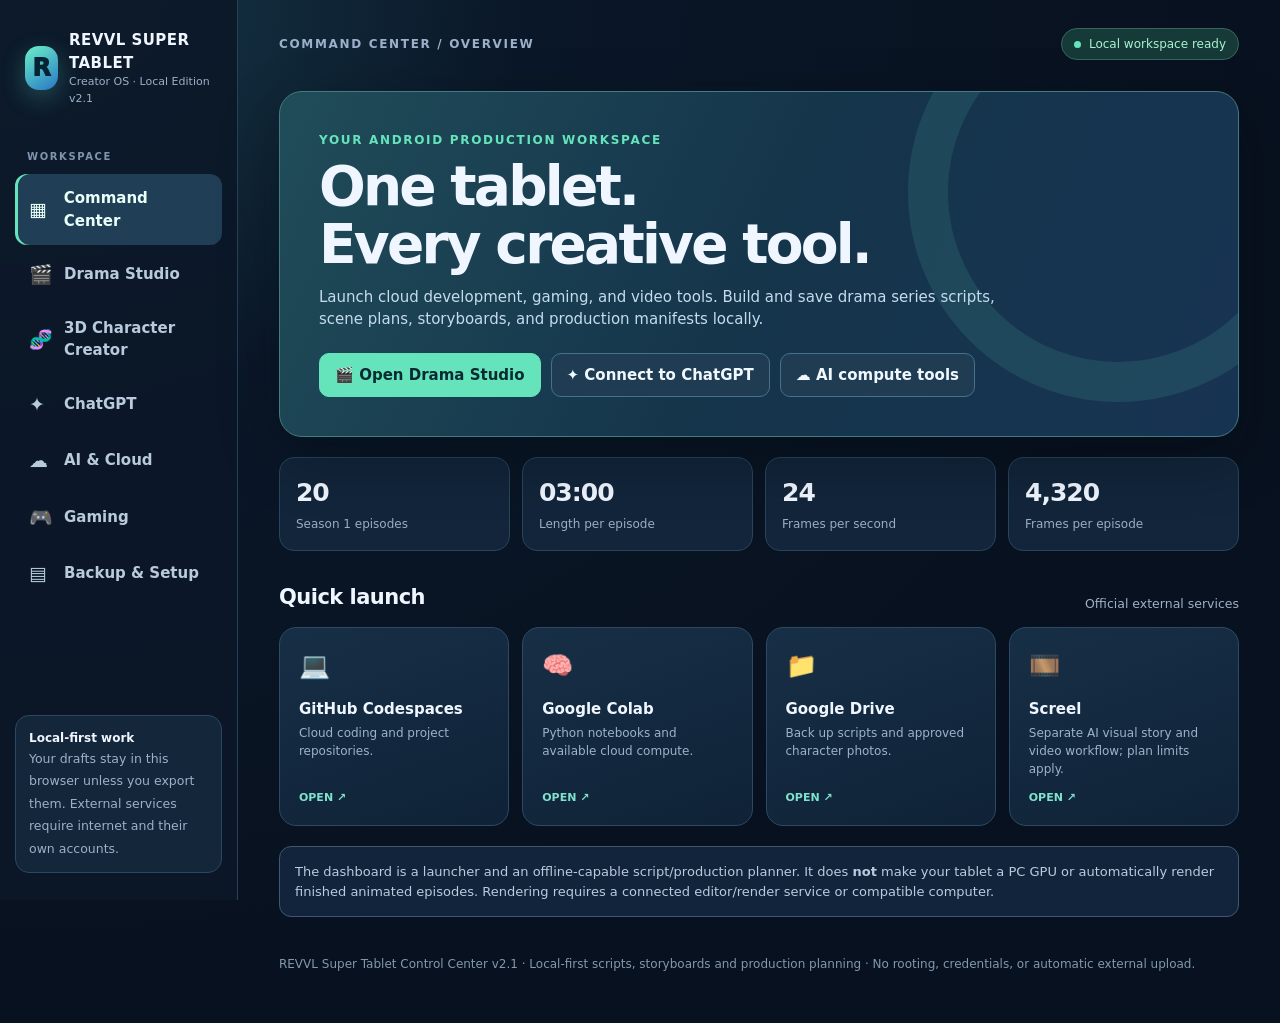
==== revvl-launcher/app/src/main/assets/REVVL_Super_Tablet_v2.html @ 758f18a6 "Defer Nia integration and restore focused REVVL Super Tablet dashboard" ====
<!doctype html>
<html lang="en">
<head>
<meta charset="utf-8"><meta name="viewport" content="width=device-width, initial-scale=1, viewport-fit=cover"><meta name="theme-color" content="#08111f"><meta name="color-scheme" content="dark">
<title>REVVL Super Tablet | Creator Control Center v2.1 — ChatGPT</title>
<style>
:root{--bg:#08111f;--panel:#101f34;--card:#14263e;--border:#29425b;--text:#f0f6ff;--muted:#9eb0c7;--accent:#65e4bb;--sky:#77bfff;--warn:#ffc97a;--danger:#ff9ba0;--shadow:0 20px 60px #03091055}
*{box-sizing:border-box}html{scroll-behavior:smooth}body{margin:0;background:radial-gradient(ellipse at top left,#183c4c 0,#0a1728 29%,#08111f 69%);font:15px/1.5 system-ui,-apple-system,Roboto,Arial,sans-serif;color:var(--text);min-height:100dvh}button,input,select,textarea{font:inherit}button,select{cursor:pointer}a{color:inherit}a:focus-visible,button:focus-visible,input:focus-visible,textarea:focus-visible,select:focus-visible{outline:2px solid var(--accent);outline-offset:3px}
.layout{display:grid;grid-template-columns:238px minmax(0,1fr);min-height:100dvh}.sidebar{background:#0c1829eb;border-right:1px solid #284158;padding:27px 15px;position:sticky;top:0;height:100dvh;display:flex;flex-direction:column}.brand{display:flex;align-items:center;gap:11px;padding:2px 10px 21px}.logo{width:44px;height:44px;border-radius:14px;background:linear-gradient(145deg,#6cf0c9,#2877c5);display:grid;place-items:center;color:#052332;font-size:24px;font-weight:1000;box-shadow:0 8px 25px #63e5ca44}.brand strong{display:block;font-size:15px;letter-spacing:.03em}.brand small{display:block;color:var(--muted);font-size:11px}.sidecap{padding:21px 12px 8px;color:#7f94ae;font-weight:700;font-size:10px;letter-spacing:.16em}.navbtn{border:0;color:#b9cadd;background:transparent;text-align:left;width:100%;display:flex;align-items:center;gap:12px;padding:13px 14px;border-radius:12px;margin:2px 0;font-weight:650}.navbtn.active,.navbtn:hover{background:#203f56;color:#e9fff9}.navbtn.active{box-shadow:inset 3px 0 var(--accent)}.navbtn span{font-size:19px;width:23px}.sidebottom{margin-top:auto;border:1px solid #2c4762;border-radius:14px;padding:13px;background:#13263a}.sidebottom b{display:block;font-size:12px}.sidebottom small{color:var(--muted)}
.main{min-width:0;padding:28px clamp(16px,3.2vw,48px) 50px;max-width:1600px;width:100%;margin:auto}.topbar{display:flex;justify-content:space-between;align-items:center;gap:15px;margin-bottom:31px}.crumb{color:#9cb0ca;font-size:12px;text-transform:uppercase;letter-spacing:.14em;font-weight:850}.status{border:1px solid #37665c;border-radius:999px;color:#aaf2d1;background:#153a38;padding:6px 12px;font-size:12px;display:inline-flex;gap:8px;align-items:center}.dot{height:7px;width:7px;background:var(--accent);border-radius:50%}.view{display:none}.view.active{display:block}.eyebrow{color:var(--accent);font-weight:800;letter-spacing:.14em;font-size:12px;text-transform:uppercase;margin-bottom:8px}.headline{font-size:clamp(27px,3vw,40px);letter-spacing:-.05em;line-height:1.08;margin:0 0 15px}.lead{color:#afc1d7;max-width:800px;margin:0 0 22px}.hero{border-radius:23px;background:linear-gradient(115deg,#204c59 0,#15354b 49%,#173352 100%);border:1px solid #437c80;padding:clamp(22px,4vw,39px);box-shadow:var(--shadow);position:relative;overflow:hidden}.hero:after{content:"";position:absolute;right:-90px;top:-110px;width:340px;height:340px;border:40px solid #66eac21b;border-radius:50%;pointer-events:none}.hero>*{position:relative;z-index:1}.hero h1{font-size:clamp(29px,4.6vw,55px);line-height:1.06;letter-spacing:-.05em;margin:0 0 12px}.hero p{color:#c5dced;max-width:690px;margin:0 0 22px}.actions{display:flex;gap:10px;flex-wrap:wrap}.btn{border:1px solid #45728a;border-radius:10px;background:#203c52;color:#eff8ff;padding:10px 15px;min-height:41px;font-weight:740;text-decoration:none;display:inline-flex;gap:8px;align-items:center;justify-content:center}.btn:hover{filter:brightness(1.15)}.btn.primary{color:#082b32;background:var(--accent);border-color:var(--accent)}.btn.danger{border-color:#94535a;color:#ffd2d5;background:#492b34}.btn.sm{font-size:12px;padding:8px 11px;min-height:34px}.btn.flat{background:transparent}.stats{display:grid;grid-template-columns:repeat(4,minmax(0,1fr));gap:12px;margin:20px 0 31px}.stat{background:#12253a;border:1px solid #28455d;padding:16px;border-radius:15px}.stat strong{display:block;font-size:25px;letter-spacing:-.04em;font-variant-numeric:tabular-nums}.stat small{color:#98aec4;font-size:12px}.sectionhead{display:flex;justify-content:space-between;gap:12px;align-items:end;margin:29px 0 13px}.sectionhead h2{font-size:21px;margin:0;letter-spacing:-.025em}.sectionhead small{color:var(--muted)}.grid{display:grid;grid-template-columns:repeat(auto-fit,minmax(230px,1fr));gap:13px}.toolcard{background:linear-gradient(160deg,#172f46,#0f2237);border:1px solid #2d4a62;border-radius:17px;padding:19px;text-decoration:none;min-height:157px;display:flex;flex-direction:column;transition:transform .12s,border-color .12s}.toolcard:hover{transform:translateY(-2px);border-color:#71c9c1}.toolcard .toolicon{font-size:25px;display:block;margin-bottom:14px}.toolcard b{font-size:15px;margin-bottom:3px}.toolcard p{margin:0;color:#9eb2ca;font-size:12px;flex:1}.toolcard .open{font-size:11px;color:#7fe2cc;margin-top:12px;font-weight:800}.note{border:1px solid #3d5871;border-radius:12px;padding:15px;background:#12243b;color:#b9cbde;font-size:13px;margin-top:20px}.warning{border-color:#7b6441;color:#eed6b3;background:#302719}.two{display:grid;grid-template-columns:minmax(0,1.48fr) minmax(270px,.8fr);gap:14px}.panel{background:#11243a;border:1px solid #304c64;border-radius:17px;padding:20px;min-width:0}.panel h2,.panel h3{margin:0 0 14px;font-size:19px}.formrow{display:flex;gap:12px;flex-wrap:wrap;align-items:end}.field{display:flex;flex-direction:column;gap:6px;min-width:0;flex:1}.field label,.field .fieldlabel{color:#b5c8dd;font-size:12px;font-weight:700}.field input,.field select,.field textarea{border:1px solid #39546e;border-radius:9px;background:#09192a;color:#f1f6ff;min-height:40px;padding:9px 11px;width:100%;font-size:14px}.field textarea{min-height:86px;resize:vertical}.field select{appearance:auto}.field input[type=file]{font-size:12px}.field.wide{flex-basis:100%}.minor{color:#94abc3;font-size:12px;margin:8px 0}.meter{height:11px;border-radius:50px;background:#283c54;overflow:hidden}.meterfill{background:linear-gradient(90deg,#5ecdb8,#78bafa);height:100%;width:0;transition:width .15s}.meterfill.over{background:var(--danger)}.metric{display:flex;justify-content:space-between;color:#a9c1d6;gap:9px;font-size:13px;margin:8px 0 12px}.metric strong{color:#fff;font-variant-numeric:tabular-nums}.flag{font-size:12px;font-weight:700}.flag.good{color:var(--accent)}.flag.bad{color:var(--warn)}.scenes{display:grid;grid-template-columns:repeat(auto-fill,minmax(265px,1fr));gap:13px;margin:16px 0}.scene{background:#0c1d30;border:1px solid #35526c;border-radius:13px;overflow:hidden}.scenephoto{height:150px;background:#11263b;border-bottom:1px solid #25445c;display:flex;align-items:center;justify-content:center;color:#859ab2;font-size:12px;text-align:center}.scenephoto img{height:100%;width:100%;object-fit:cover}.scenebody{padding:14px}.scene h3{font-size:15px;margin:0 0 3px}.scene .meta{color:#80d5bf;font-size:11px;margin-bottom:9px}.scene p{font-size:12px;color:#b6c6d6;margin:7px 0;white-space:pre-wrap;overflow-wrap:anywhere}.scene .sceneactions{display:flex;gap:5px;flex-wrap:wrap;margin-top:11px}.scenebody .btn{font-size:11px}.empty{border:1px dashed #4a657d;background:#102137;border-radius:14px;padding:26px;color:#a1b3c8}.cast{display:grid;grid-template-columns:repeat(auto-fill,minmax(235px,1fr));gap:12px}.person{display:flex;gap:12px;background:#0e2033;padding:12px;border:1px solid #2f4b63;border-radius:13px;min-width:0}.portrait{height:88px;width:70px;min-width:70px;border:1px solid #385a70;border-radius:9px;background:#172c42;display:grid;place-items:center;text-align:center;font-size:10px;color:#9cbbd0;overflow:hidden}.portrait img{width:100%;height:100%;object-fit:cover}.person b{font-size:13px;display:block}.person small{display:block;font-size:11px;color:#9aacc1;line-height:1.45}.person .btn{margin-top:8px}.filebtn{position:relative;overflow:hidden;display:inline-flex}.filebtn input{position:absolute;inset:0;opacity:0;cursor:pointer;width:100%}.tabs{display:flex;gap:7px;flex-wrap:wrap;margin:15px 0}.tab{background:#142b41;border:1px solid #30536b;color:#bdd0e2;border-radius:999px;padding:8px 13px}.tab.active{background:#245f61;border-color:#6fd9bd;color:#ecfff6}.hide{display:none!important}.separator{border:0;border-top:1px solid #2e4862;margin:20px 0}.checkline{display:flex;gap:10px;align-items:center;margin:7px 0}.checkline input{accent-color:#64e6c0}.process{display:flex;align-items:center;gap:12px;padding:13px;border:1px solid #344e65;border-radius:12px;margin:8px 0;background:#102137}.process .count{width:26px;height:26px;display:grid;place-items:center;border-radius:8px;background:#214861;color:#8be8ce;flex:none}.process b{font-size:13px}.process small{display:block;color:#a5b8cb}.footer{color:#8298ad;font-size:12px;margin-top:38px}.mobilehead{display:none}.toast{position:fixed;bottom:22px;right:22px;z-index:5;background:#265c52;color:#f0fff8;padding:13px 18px;border:1px solid #69dcc2;border-radius:12px;box-shadow:var(--shadow);display:none;max-width:min(480px,90vw)}
@media(max-width:900px){.layout{grid-template-columns:1fr}.sidebar{position:static;height:auto;padding:10px 13px 8px;display:block;border-right:0;border-bottom:1px solid #27415a}.brand{padding:2px 0 9px}.logo{height:36px;width:36px;border-radius:10px;font-size:20px}.sidecap,.sidebottom{display:none}.navwrap{display:flex;gap:5px;overflow-x:auto;padding:4px 0;scrollbar-width:thin}.navbtn{white-space:nowrap;width:auto;padding:9px 11px;font-size:12px;margin:0}.navbtn span{width:auto;font-size:15px}.main{padding:18px 14px 40px}.topbar{margin-bottom:18px}.two{grid-template-columns:1fr}.stats{grid-template-columns:repeat(2,minmax(0,1fr))}.stat{padding:13px}.hero{padding:24px 19px}.panel{padding:15px}}
@media(max-width:390px){.stats{grid-template-columns:repeat(2,minmax(0,1fr));gap:7px}.stat strong{font-size:21px}.stat small{font-size:10px}.hero h1{font-size:27px}.toolcard{min-height:130px}.grid{grid-template-columns:1fr}}

.chat-thread{display:flex;flex-direction:column;gap:10px;height:290px;overflow:auto;background:#09192a;border:1px solid #37536c;border-radius:11px;padding:12px;margin:14px 0}
.chat-msg{border:1px solid #2c4d65;background:#17314a;padding:11px 12px;border-radius:12px;white-space:pre-wrap;overflow-wrap:anywhere;font-size:13px;max-width:95%;align-self:flex-start}
.chat-msg.user{background:#205747;border-color:#458876;align-self:flex-end}
.chat-msg.error{background:#4a2935;border-color:#835266;color:#ffdcdf}
#chat-api-key{font-family:ui-monospace,SFMono-Regular,Consolas,monospace;font-size:12px}
</style></head>
<body>
<div class="layout">
<aside class="sidebar"><div class="brand"><div class="logo">R</div><div><strong>REVVL SUPER TABLET</strong><small>Creator OS · Local Edition v2.1</small></div></div><div class="sidecap">WORKSPACE</div><nav class="navwrap" aria-label="Main navigation"><button class="navbtn active" data-view="home"><span>▦</span> Command Center</button><button class="navbtn" data-view="studio"><span>🎬</span> Drama Studio</button><button class="navbtn" data-view="rigging"><span>🧬</span> 3D Character Creator</button><button class="navbtn" data-view="chatgpt"><span>✦</span> ChatGPT</button><button class="navbtn" data-view="cloud"><span>☁</span> AI & Cloud</button><button class="navbtn" data-view="gaming"><span>🎮</span> Gaming</button><button class="navbtn" data-view="files"><span>▤</span> Backup & Setup</button></nav><div class="sidebottom"><b>Local-first work</b><small>Your drafts stay in this browser unless you export them. External services require internet and their own accounts.</small></div></aside>
<main class="main"><div class="topbar"><div class="crumb" id="page-name">COMMAND CENTER / OVERVIEW</div><div class="status"><i class="dot"></i><span id="connection">Dashboard loaded</span></div></div>
<section class="view active" id="view-home">
<div class="hero"><div class="eyebrow">Your Android production workspace</div><h1>One tablet.<br>Every creative tool.</h1><p>Launch cloud development, gaming, and video tools. Build and save drama series scripts, scene plans, storyboards, and production manifests locally.</p><div class="actions"><button class="btn primary" data-go="studio">🎬 Open Drama Studio</button><button class="btn" data-go="chatgpt">✦ Connect to ChatGPT</button><button class="btn" data-go="cloud">☁ AI compute tools</button></div></div>
<div class="stats"><div class="stat"><strong>20</strong><small>Season 1 episodes</small></div><div class="stat"><strong>03:00</strong><small>Length per episode</small></div><div class="stat"><strong>24</strong><small>Frames per second</small></div><div class="stat"><strong>4,320</strong><small>Frames per episode</small></div></div>
<div class="sectionhead"><h2>Quick launch</h2><small>Official external services</small></div><div class="grid">
<a class="toolcard" href="https://github.com/codespaces" target="_blank" rel="noopener noreferrer"><span class="toolicon">💻</span><b>GitHub Codespaces</b><p>Cloud coding and project repositories.</p><span class="open">OPEN ↗</span></a>
<a class="toolcard" href="https://colab.research.google.com/" target="_blank" rel="noopener noreferrer"><span class="toolicon">🧠</span><b>Google Colab</b><p>Python notebooks and available cloud compute.</p><span class="open">OPEN ↗</span></a>
<a class="toolcard" href="https://drive.google.com/" target="_blank" rel="noopener noreferrer"><span class="toolicon">📁</span><b>Google Drive</b><p>Back up scripts and approved character photos.</p><span class="open">OPEN ↗</span></a>
<a class="toolcard" href="https://screel.ai/" target="_blank" rel="noopener noreferrer"><span class="toolicon">🎞️</span><b>Screel</b><p>Separate AI visual story and video workflow; plan limits apply.</p><span class="open">OPEN ↗</span></a>
</div><div class="note">The dashboard is a launcher and an offline-capable script/production planner. It does <b>not</b> make your tablet a PC GPU or automatically render finished animated episodes. Rendering requires a connected editor/render service or compatible computer.</div>
</section>
<section class="view" id="view-rigging">
<div class="eyebrow">REVVL Super Tablet · Photo-to-3D</div>
<h1 class="headline">3D Character Creator</h1>
<p class="lead">Use the eight approved cast photographs to fit a real triangulated 3D face mesh, bind a humanoid skeleton and export editable GLB characters.</p>
<div class="panel" style="margin-bottom:14px">
<h2>Local reconstruction engine</h2>
<p class="minor">The creator works inside this dashboard once your Termux 3D service is running at <code>127.0.0.1:8770</code>. The Google Play Termux build cannot be started directly by this Android app.</p>
<p class="minor">If the tool below doesn't load, open Termux and run <code>bash ~/supertab/creator-v2/rig-factory/start_service.sh</code>, then return here.</p>
<a class="btn" target="_blank" rel="noopener noreferrer" href="http://127.0.0.1:8770/creator.html">Open creator in a separate tab</a>
</div>
<iframe id="revvl-character-frame" src="http://127.0.0.1:8770/creator.html" title="REVVL 3D Character Creator" style="display:block;width:100%;height:1380px;background:#091421;border:1px solid #31576e;border-radius:14px"></iframe>
<p class="minor">Only the locally selected approved photo is transferred to the character tool. No model is automatically marked an exact or production-approved likeness.</p>

<div class="panel" id="character-workstation" style="margin-top:20px">
  <div class="eyebrow">Free-first character modeling · Workstation workflow</div>
  <h2>Blender + MPFB — Free, open-source character creation</h2>
  <p class="minor">Use the approved portraits as references for a customized 3D human in Blender with the free MPFB (MakeHuman Plugin for Blender) add-on. MPFB creates meshes, materials and rigs; it does NOT automatically produce an exact lookalike from one picture. Refine facial geometry and materials manually, then test the rig and expressions.</p>
  <div class="actions">
    <a class="btn primary" href="https://www.blender.org/download/" target="_blank" rel="noopener noreferrer">Get Blender — free</a>
    <a class="btn" href="https://extensions.blender.org/add-ons/mpfb/" target="_blank" rel="noopener noreferrer">Get MPFB — free</a>
    <a class="btn" href="https://www.makehumancommunity.org/mpfb/" target="_blank" rel="noopener noreferrer">MPFB documentation</a>
    <a class="btn" href="https://remotedesktop.google.com/" target="_blank" rel="noopener noreferrer">Remote workstation</a>
  </div>
  <div class="two" style="margin-top:16px">
    <div class="panel">
      <h2>Prepare an approved cast member</h2>
      <div class="field">
        <label for="character-cast-picker">Official approved character</label>
        <select id="character-cast-picker" aria-label="Approved character for modeling"><option value="">Choose character</option></select>
      </div>
      <div class="actions" style="margin-top:10px">
        <button class="btn primary" type="button" id="character-save-portrait">Save approved portrait</button>
        <button class="btn" type="button" id="character-save-free-brief">Export FREE Blender modeling brief</button>
      </div>
      <p class="minor">Your saved approved portrait downloads locally without alteration. These buttons do not transmit photos to external websites or claim a 3D likeness was generated.</p>
    </div>
    <div class="panel">
      <h2>Free production pipeline</h2>
      <p class="minor">1. Import the approved portrait as a Blender reference. 2. Build the human base mesh in MPFB. 3. Match facial dimensions using additional front/side references. 4. Set skin, eyes, hair and approved wardrobe. 5. Use MPFB/Rigify for the skeleton. 6. Add facial morphs and speech controls. 7. Export a rigged GLB and inspect likeness, skin weights, animation and lip-sync before release.</p>
      <div class="note">Requires a compatible computer or cloud workstation running Blender. Android REVVL serves as the control and file-transfer screen. No automatic photo-accurate reconstruction is implied.</div>
    </div>
  </div>
  <div class="panel" id="daz-workstation" style="margin-top:18px">
    <h2>Daz Studio — Optional, paid-feature route</h2>
    <p class="minor">Daz Studio's base application is free, but the full workflow needed for eight realistic characters may cost money. Face Transfer 2 is separately sold (listed at US $49.95 when checked), the trial limits saved unwatermarked figures, and some Genesis assets are paid. Daz is NOT required for the free Blender/MPFB workflow.</p>
    <div class="actions">
      <a class="btn" href="https://www.daz3d.com/get_studio" target="_blank" rel="noopener noreferrer">Daz Studio base download</a>
      <a class="btn" href="https://www.daz3d.com/face-transfer-2" target="_blank" rel="noopener noreferrer">Check Face Transfer 2 pricing</a>
      <button class="btn" type="button" id="character-save-daz-brief">Export optional Daz brief</button>
    </div>
    <p class="minor">No purchase, subscription, account sign-in, workstation integration, or automatic installation has been performed.</p>
  </div>
</div>
</section>
<section class="view" id="view-chatgpt">
<div class="eyebrow">Official ChatGPT + optional OpenAI API</div>
<h1 class="headline">ChatGPT Connection</h1>
<p class="lead">Use your existing ChatGPT account in a new tab, or optionally configure a separately billed OpenAI API key for live messages inside this local Drama Studio. Your ChatGPT login itself is not shared with this dashboard.</p>
<div class="panel">
<h2>1 · Open your ChatGPT account</h2>
<p class="minor">Use the official ChatGPT site. Sign in there using your usual account. This works without an API key.</p>
<div class="actions"><a class="btn primary" target="_blank" rel="noopener noreferrer" href="https://chatgpt.com/">✦ Open ChatGPT</a><button type="button" class="btn" id="copy-episode-prompt">Copy current episode brief</button></div>
<p class="minor">To use ChatGPT with your script, choose “Copy current episode brief,” open ChatGPT, and paste. The dashboard cannot automatically read your personal ChatGPT conversations.</p>
</div>
<div class="two" style="margin-top:16px">
<div class="panel">
<h2>2 · AI chat inside Drama Studio (optional)</h2>
<p class="minor">Uses OpenAI's API, not your ChatGPT subscription. API billing and model availability are separate. The local API bridge must be running in Termux.</p>
<div class="process"><span class="count" id="chat-api-icon">•</span><div><b>API connection</b><small id="chat-api-status" role="status">Checking local bridge...</small></div></div>
<div class="field"><label for="chat-api-key">OpenAI API key (saved securely in Termux; never in the HTML file)</label><input id="chat-api-key" type="password" autocomplete="off" spellcheck="false" placeholder="Paste existing OpenAI Platform key here" /></div>
<div class="actions" style="margin-top:10px"><button class="btn sm" id="chat-save-key">Save key on tablet</button><button class="btn sm danger" id="chat-remove-key">Remove saved key</button><a class="btn sm flat" href="https://platform.openai.com/api-keys" target="_blank" rel="noopener noreferrer">Open API keys</a></div>
<p class="minor">Never paste API keys into a normal chat message. The key stays in a permission-restricted Termux file; model requests go to OpenAI over HTTPS.</p>
</div>
<div class="panel">
<h2>3 · Ask the AI</h2>
<label class="checkline"><input type="checkbox" id="chat-include-project" checked> Include current episode's cast and scene plan with the message</label>
<div id="chat-thread" class="chat-thread" aria-live="polite"><div class="chat-msg assistant">Ready to help draft scenes and refine scripts after you configure the optional OpenAI API connection. You can use “Open ChatGPT” immediately without API setup.</div></div>
<div class="field"><label for="chat-message">Your request</label><textarea id="chat-message" maxlength="7000" rows="3" placeholder="Help me write the next scene of The Last Repair Episode 2..."></textarea></div>
<div class="actions" style="margin-top:10px"><button type="button" id="chat-send" class="btn primary">Send to OpenAI API</button><button type="button" id="chat-clear" class="btn">Clear panel</button></div>
<p class="minor" id="chat-model">API assistant: GPT-4.1 mini. No image generation or episode rendering from this chat panel.</p>
</div>
</div>
<div class="note warning">Safety: Only use keys from your own OpenAI Platform account. API use may incur charges. The installer never accesses your ChatGPT password, Google credentials, or existing chats.</div>
</section>
<section class="view" id="view-studio">
<div class="eyebrow">Local creative workspace</div><h1 class="headline">Drama Studio</h1><p class="lead">Write episodes, register cast, plan scenes and storyboard shots, and export production data. The system never substitutes unapproved character faces.</p>
<div class="panel"><div class="formrow"><div class="field" style="flex:2"><label for="project-name">Series title</label><input id="project-name" value="The Last Repair" maxlength="120"></div><div class="field"><label for="episode-picker">Episode</label><select id="episode-picker"></select></div><div class="field" style="flex:2"><label for="episode-title">Episode title</label><input id="episode-title" maxlength="120"></div></div><div class="metric"><span>Season 1 · 20 episodes · 180s target · 24 FPS</span><strong id="ep-frame-count">4,320 frames</strong></div><div class="meter"><div class="meterfill" id="duration-fill"></div></div><div class="metric"><span id="duration-label">0 of 180 seconds planned</span><span id="duration-status" class="flag bad">Timing not complete</span></div><div class="actions"><button class="btn sm" id="export-manifest">Export production manifest</button><button class="btn sm" id="export-script">Export script (.txt)</button><button class="btn sm" id="export-shots">Export shot list (.csv)</button></div></div>
<div class="tabs" role="tablist" aria-label="Drama Studio panels"><button class="tab active" data-studio-tab="scenes">Scenes & Storyboard</button><button class="tab" data-studio-tab="cast">Approved Cast</button><button class="tab" data-studio-tab="workflow">Production Checks</button></div>
<div id="studio-scenes">
<div class="two"><div class="panel"><h2 id="scene-form-heading">Add scene</h2><div class="formrow"><div class="field"><label for="scene-location">Scene / location</label><input id="scene-location" placeholder="INT. REPAIR GARAGE – NIGHT" maxlength="160"></div><div class="field" style="max-width:130px"><label for="scene-seconds">Length (seconds)</label><input type="number" id="scene-seconds" min="1" max="180" step="1" value="30"></div></div><div class="field" style="margin-top:12px"><label for="scene-action">Visual action / storyboard description</label><textarea id="scene-action" placeholder="Describe what the audience sees. Camera blocking, action, and scene beats."></textarea></div><div class="field" style="margin-top:11px"><label for="scene-dialogue">Dialogue (each speaker on a new line)</label><textarea id="scene-dialogue" placeholder="WARREN: We need to talk.&#10;KHALIL: Then close the door."></textarea></div><div class="field" style="margin-top:11px"><label for="scene-cast">Characters in this scene (comma-separated)</label><input id="scene-cast" placeholder="Warren Williams, Detective Khalil Ahmed Bey"></div><div class="actions" style="margin-top:14px"><button class="btn primary" id="scene-save">Save scene</button><button class="btn flat hide" id="scene-cancel">Cancel edit</button></div></div>
<div class="panel"><h2>Storyboarding rules</h2><div class="process"><span class="count">1</span><div><b>Use the official cast</b><small>Attach the user-approved portrait to each character before generating their likeness.</small></div></div><div class="process"><span class="count">2</span><div><b>Stage the actual shot</b><small>Give each scene action, dialogue, duration, and an optional real storyboard image.</small></div></div><div class="process"><span class="count">3</span><div><b>Lock 180 seconds</b><small>The planned scene durations must sum to exactly 180s = 4,320 frames.</small></div></div><div class="process"><span class="count">4</span><div><b>Export for rendering</b><small>Take the manifest to your video workflow. Rendered MP4 and lip sync must be verified separately.</small></div></div></div></div>
<div class="sectionhead"><h2>Storyboard timeline</h2><small id="scene-count">0 scenes</small></div><div class="scenes" id="scene-list"></div></div>
<div id="studio-cast" class="hide"><div class="panel"><h2>Character registry</h2><p class="minor">Approved names and wardrobe are preloaded. <b>No generated substitutes</b> have been inserted. Import each approved reference photo from your device; images stay local to this browser.</p><div class="formrow"><div class="field"><label for="cast-name">Name</label><input id="cast-name" maxlength="100" placeholder="New character name"></div><div class="field"><label for="cast-role">Role</label><input id="cast-role" maxlength="100" placeholder="Detective, driver, etc."></div><div class="field"><label for="cast-wardrobe">Wardrobe</label><input id="cast-wardrobe" maxlength="180" placeholder="Approved outfit"></div><button class="btn primary" id="cast-add">Add character</button></div></div><div class="sectionhead"><h2>Season 1 cast</h2><small>Upload approved portraits only</small></div><div class="cast" id="cast-list"></div></div>
<div id="studio-workflow" class="hide"><div class="two"><div class="panel"><h2>Release gate</h2><div id="release-checks"></div><div class="note warning">Planning checks cannot prove that a rendered MP4 exists. Final release remains blocked until the finished video is tested for 180s length, 24 FPS, image likeness, voice, full-body animation, and synchronized mouth movement.</div></div><div class="panel"><h2>Production pipeline</h2><div class="process"><span class="count">1</span><div><b>Screenplay & shot plan</b><small>Editable in Drama Studio and exported as text, CSV, and manifest.</small></div></div><div class="process"><span class="count">2</span><div><b>Approved assets & rigging</b><small>Connect approved character models, skeletons, and facial controls in an external editor.</small></div></div><div class="process"><span class="count">3</span><div><b>Voice, motion & lip sync</b><small>Animate acting and align voice/visemes with each character.</small></div></div><div class="process"><span class="count">4</span><div><b>Render & QA</b><small>Run a short smoke test; then validate the full 4,320-frame 24 FPS MP4.</small></div></div></div></div></div>
</section>
<section class="view" id="view-cloud"><div class="eyebrow">Developer and creator services</div><h1 class="headline">AI & Cloud</h1><p class="lead">Open official services from the tablet. Free plans vary and may require sign-in, quotas, or a separate computer.</p><div class="grid">
<a class="toolcard" href="https://github.com/codespaces" target="_blank" rel="noopener noreferrer"><span class="toolicon">💻</span><b>GitHub Codespaces</b><p>Cloud development environment.</p><span class="open">OPEN ↗</span></a><a class="toolcard" href="https://colab.research.google.com/" target="_blank" rel="noopener noreferrer"><span class="toolicon">🐍</span><b>Google Colab</b><p>Python and limited hosted computing.</p><span class="open">OPEN ↗</span></a><a class="toolcard" href="https://www.kaggle.com/code" target="_blank" rel="noopener noreferrer"><span class="toolicon">📊</span><b>Kaggle Notebooks</b><p>Data and AI notebooks.</p><span class="open">OPEN ↗</span></a><a class="toolcard" href="https://huggingface.co/spaces" target="_blank" rel="noopener noreferrer"><span class="toolicon">🤗</span><b>Hugging Face Spaces</b><p>Find public AI demos; compute access varies.</p><span class="open">OPEN ↗</span></a><a class="toolcard" href="https://www.capcut.com/" target="_blank" rel="noopener noreferrer"><span class="toolicon">🎥</span><b>CapCut</b><p>Video editor and some AI features.</p><span class="open">OPEN ↗</span></a><a class="toolcard" href="https://screel.ai/" target="_blank" rel="noopener noreferrer"><span class="toolicon">🎞️</span><b>Screel</b><p>External storyboard and AI video production.</p><span class="open">OPEN ↗</span></a><a class="toolcard" href="https://www.blender.org/download/" target="_blank" rel="noopener noreferrer"><span class="toolicon">🧊</span><b>Blender</b><p>Free 3D animation program for compatible computers.</p><span class="open">OPEN ↗</span></a><a class="toolcard" href="https://chatgpt.com/" target="_blank" rel="noopener noreferrer"><span class="toolicon">✨</span><b>ChatGPT</b><p>Creative writing, development and troubleshooting.</p><span class="open">OPEN ↗</span></a></div></section>
<section class="view" id="view-gaming"><div class="eyebrow">Streaming and play</div><h1 class="headline">Gaming Center</h1><p class="lead">Access games on compatible external services. Streaming quality depends on internet speed, subscription, controller support, and game availability.</p><div class="grid"><a class="toolcard" href="https://www.nvidia.com/en-us/geforce-now/" target="_blank" rel="noopener noreferrer"><span class="toolicon">🎮</span><b>NVIDIA GeForce NOW</b><p>Stream supported PC games from the cloud; free tier may have queues.</p><span class="open">OPEN ↗</span></a><a class="toolcard" href="https://store.steampowered.com/remoteplay" target="_blank" rel="noopener noreferrer"><span class="toolicon">🕹️</span><b>Steam Remote Play</b><p>Connect to an already-configured compatible gaming PC.</p><span class="open">OPEN ↗</span></a><a class="toolcard" href="https://play.google.com/store/games" target="_blank" rel="noopener noreferrer"><span class="toolicon">📱</span><b>Google Play Games</b><p>Explore Android-native games.</p><span class="open">OPEN ↗</span></a></div></section>
<section class="view" id="view-files"><div class="eyebrow">Data management</div><h1 class="headline">Backup & Setup</h1><p class="lead">Save a portable copy of your scripts, scenes, cast and any approved photos you've imported. No account data or API keys are required.</p><div class="two"><div class="panel"><h2>Project backups</h2><p class="minor">Backup includes the project details and any local reference images. Download it before clearing browser data or moving to another device.</p><div class="actions"><button class="btn primary" id="backup-export">Download full project backup</button><label class="btn filebtn">Import project backup<input type="file" id="backup-import" accept=".json,application/json"></label></div><div class="note">Stored in this browser's local storage and IndexedDB. Android cleaning/browser clearing can delete local copies. Export to Downloads or Drive regularly.</div></div><div class="panel"><h2>Environment</h2><div class="process"><span class="count">✓</span><div><b>Dashboard loaded</b><small id="environment-url">Local or file-based browser page</small></div></div><div class="process"><span class="count">•</span><div><b>Connection</b><small id="environment-online">Checking connection</small></div></div><div class="process"><span class="count">•</span><div><b>Saved project</b><small id="environment-save">Checking storage</small></div></div><p class="minor">The installation script makes a separate v2 copy and leaves your existing dashboard untouched.</p></div></div><div class="sectionhead"><h2>Helpful links</h2></div><div class="grid"><a class="toolcard" href="https://drive.google.com/" target="_blank" rel="noopener noreferrer"><span class="toolicon">🗄️</span><b>Google Drive</b><p>Store your exported files and original photos.</p><span class="open">OPEN ↗</span></a><a class="toolcard" href="https://www.notion.so/" target="_blank" rel="noopener noreferrer"><span class="toolicon">📝</span><b>Notion</b><p>Organize creative and business notes.</p><span class="open">OPEN ↗</span></a><a class="toolcard" href="https://remotedesktop.google.com/" target="_blank" rel="noopener noreferrer"><span class="toolicon">🖥️</span><b>Chrome Remote Desktop</b><p>Connect to a PC you already have configured.</p><span class="open">OPEN ↗</span></a></div></section>
<div class="footer">REVVL Super Tablet Control Center v2.1 · Local-first scripts, storyboards and production planning · No rooting, credentials, or automatic external upload.</div></main></div><div class="toast" role="status" id="toast"></div>
<script>
(()=>{'use strict';
const KEY='revvl-super-tablet-v2-project';const DB='revvl-super-tablet-images-v2';const FRAMES=24, TARGET=180;
const castSeed=[
{name:'Warren Williams',role:'Protagonist',wardrobe:'Regular clothes / top brands'},
{name:'Detective Khalil Ahmed Bey',role:'Detective',wardrobe:'Armani suits; fade haircut and lined beard'},
{name:'Michael Thacker',role:'Trailer repair technician',wardrobe:'Onn Site Onn Call uniform'},
{name:'Detective Nikki P',role:'Detective',wardrobe:'Black business suit, badge at neck, holstered firearm'},
{name:'Pookie Hillman',role:'Warren’s secretary',wardrobe:'Casual business attire'},
{name:'Antonio Henry',role:'Corner Store on Wheels owner/operator',wardrobe:'Name-brand clothes'},
{name:'Joshua Caesar',role:'Truck driver',wardrobe:'Name-brand clothes, gold chain and watch'},
{name:'Fabian',role:'Crew member',wardrobe:'Approved black jacket and hat / work uniform'}];
function blank(){return {schema:'revvl-studio-v2',series:'The Last Repair',season:1,episodes:Array.from({length:20},(_,i)=>({number:i+1,title:i===1?'The Signature':`Episode ${i+1}`,scenes:[]})),cast:castSeed.map(x=>({...x}))};}
const $=s=>document.querySelector(s), $$=s=>[...document.querySelectorAll(s)];const esc=s=>String(s??'').replace(/[&<>"']/g,c=>({'&':'&amp;','<':'&lt;','>':'&gt;','"':'&quot;',"'":'&#39;'}[c]));
let project;let episodeIdx=1;let editScene=null;let currentTab='scenes';let dbPromise=null;let toastTimer;
function toast(msg){const el=$('#toast');el.textContent=msg;el.style.display='block';clearTimeout(toastTimer);toastTimer=setTimeout(()=>el.style.display='none',3400)}
function validProject(p){return p&&typeof p==='object'&&typeof p.series==='string'&&Array.isArray(p.episodes)&&p.episodes.length===20&&p.episodes.every(e=>Array.isArray(e.scenes))&&Array.isArray(p.cast);}
try{let loaded=JSON.parse(localStorage.getItem(KEY)||'null');project=validProject(loaded)?loaded:blank();}catch(e){project=blank();}
function save(){try{localStorage.setItem(KEY,JSON.stringify(project));$('#environment-save').textContent='Saved to this browser';}catch(e){$('#environment-save').textContent='Saving is blocked or storage is full';toast('Unable to save locally. Export a backup now.');}}
function db(){if(!('indexedDB' in window))return Promise.reject(Error('IndexedDB unavailable'));if(!dbPromise)dbPromise=new Promise((resolve,reject)=>{const req=indexedDB.open(DB,1);req.onupgradeneeded=()=>req.result.createObjectStore('images');req.onsuccess=()=>resolve(req.result);req.onerror=()=>reject(req.error);});return dbPromise;}
async function putImage(key,data){let d=await db();return new Promise((resolve,reject)=>{let tx=d.transaction('images','readwrite');tx.objectStore('images').put(data,key);tx.oncomplete=()=>resolve();tx.onerror=()=>reject(tx.error);});}
async function getImage(key){try{let d=await db();return await new Promise((resolve,reject)=>{let req=d.transaction('images').objectStore('images').get(key);req.onsuccess=()=>resolve(req.result);req.onerror=()=>reject(req.error);});}catch(e){return null;}}
async function allImages(){try{let d=await db();return await new Promise((resolve,reject)=>{let tx=d.transaction('images');let store=tx.objectStore('images');let kr=store.getAllKeys(),vr=store.getAll();tx.oncomplete=()=>resolve(Object.fromEntries(kr.result.map((k,i)=>[k,vr.result[i]])));tx.onerror=()=>reject(tx.error);});}catch(e){return {};}}
async function clearImages(){try{let d=await db();await new Promise((resolve,reject)=>{let tx=d.transaction('images','readwrite');tx.objectStore('images').clear();tx.oncomplete=()=>resolve();tx.onerror=()=>reject(tx.error);});}catch(e){/* images are optional if IndexedDB is restricted */}}
async function photoFromFile(file){if(!file||!file.type.startsWith('image/'))throw Error('Select an image file');if(file.size>18*1024*1024)throw Error('Image is too large (18 MB maximum)');return new Promise((resolve,reject)=>{let reader=new FileReader();reader.onload=()=>{let img=new Image();img.onload=()=>{let scale=Math.min(1,1100/Math.max(img.width,img.height));let canvas=document.createElement('canvas');canvas.width=Math.max(1,Math.round(img.width*scale));canvas.height=Math.max(1,Math.round(img.height*scale));canvas.getContext('2d').drawImage(img,0,0,canvas.width,canvas.height);resolve(canvas.toDataURL('image/jpeg',.83));};img.onerror=()=>reject(Error('Cannot read image'));img.src=reader.result;};reader.onerror=()=>reject(Error('Cannot read file'));reader.readAsDataURL(file);});}
async function showPhotos(){let nodes=$$('[data-photo]');for(let node of nodes){let key=node.dataset.photo;let data=await getImage(key);if(!node.isConnected)continue;if(data){let img=document.createElement('img');img.src=data;img.alt='Uploaded approved portrait or storyboard image';node.replaceChildren(img);}else node.textContent=key.startsWith('cast:')?'Approved photo not loaded':'No storyboard image attached';}}
const ep=()=>project.episodes[episodeIdx];const total=()=>ep().scenes.reduce((a,s)=>a+(Number(s.seconds)||0),0);
function show(view){if(!$('#view-'+view))return;$$('.view').forEach(n=>n.classList.toggle('active',n.id==='view-'+view));$$('.navbtn').forEach(n=>n.classList.toggle('active',n.dataset.view===view));$('#page-name').textContent='COMMAND CENTER / '+({home:'OVERVIEW',studio:'DRAMA STUDIO',chatgpt:'CHATGPT',rigging:'3D CHARACTER CREATOR',cloud:'AI & CLOUD',gaming:'GAMING',files:'BACKUP & SETUP'}[view]||view);location.hash=view;window.scrollTo({top:0,behavior:'instant'});if(view==='studio')renderStudio();if(view==='rigging')renderCharacterWorkbench();if(view==='chatgpt')checkChatAPI();if(view==='files')renderEnvironment();}
$$('[data-view]').forEach(n=>n.addEventListener('click',()=>show(n.dataset.view)));$$('[data-go]').forEach(n=>n.addEventListener('click',()=>show(n.dataset.go)));
function renderPick(){let picker=$('#episode-picker');picker.innerHTML=project.episodes.map((e,i)=>`<option value="${i}">Episode ${i+1}</option>`).join('');picker.value=episodeIdx;}

function renderCharacterWorkbench(){
 const picker=$('#character-cast-picker');
 if(!picker)return;
 const current=picker.value;
 picker.replaceChildren();
 const opt=document.createElement('option');opt.value='';opt.textContent='Choose approved character';picker.appendChild(opt);
 for(const character of project.cast){
  if(!character||typeof character.name!=='string')continue;
  const option=document.createElement('option');option.value=character.name;option.textContent=character.name;picker.appendChild(option);
 }
 if(project.cast.some(c=>c.name===current))picker.value=current;
}
function chosenCharacter(){
 const name=$('#character-cast-picker').value;
 if(!name){toast('Choose an approved character first');return null;}
 return project.cast.find(c=>c.name===name)||null;
}
$('#character-save-portrait').addEventListener('click',async()=>{
 const person=chosenCharacter();if(!person)return;
 const name=person.name;
 const portrait=await getImage('cast:'+name);
 if(typeof portrait!=='string'||!/^data:image\/(?:jpeg|png|webp);base64,/.test(portrait)){
  toast('Approved portrait is not saved in this browser. Check Approved Cast.');return;
 }
 const type=portrait.startsWith('data:image/png')?'png':portrait.startsWith('data:image/webp')?'webp':'jpg';
 const a=document.createElement('a');a.href=portrait;a.download=filename(name)+'_Approved_Reference.'+type;
 document.body.appendChild(a);a.click();a.remove();
 toast('Approved portrait downloaded to this device');
});
$('#character-save-free-brief').addEventListener('click',()=>{
 const person=chosenCharacter();if(!person)return;
 const brief={
  format:'REVVL_BLENDER_MPFB_CHARACTER_PREP_V1',
  series:project.series,
  character:{name:person.name,role:person.role||'',wardrobe:person.wardrobe||''},
  source_image:'Use the saved original approved portrait for this character, plus user-provided side/front references when available.',
  source_policy:'Use only approved references; never substitute generated faces without user approval.',
  target:'Blender + free open-source MPFB human generator / Rigify; no paid Daz dependency',
  pipeline:[
    'Transfer the original approved portrait to your computer or cloud workstation',
    'Import photograph as a reference into Blender; install free MPFB add-on',
    'Create human mesh and refine proportions and face by visual comparison',
    'Obtain side-view and 3/4 references when needed: one photo cannot determine exact face depth',
    'Create realistic materials, eyes, hair and approved clothing',
    'Set up humanoid rig with MPFB or Rigify; add visemes, blink and expression morphs',
    'Export to GLB/GLTF and verify skin deformation, facial motion and animation',
    'Compare multi-angle renders against approved photos before character approval'
  ],
  validation:{exact_likeness_verified:false,rig_verified:false,lip_sync_verified:false,release_blocked:true},
  notes:'Planning handoff only: does not create a finished 3D model or guarantee exact likeness.'
 };
 download(filename(person.name)+'_FREE_Blender_Character_Brief.json',JSON.stringify(brief,null,2),'application/json');
 toast('Free Blender character brief exported');
});
$('#character-save-daz-brief').addEventListener('click',()=>{
 const person=chosenCharacter();if(!person)return;
 const brief={
  format:'REVVL_DAZ_OPTIONAL_CHARACTER_PREP_V2',
  series:project.series,
  character:{name:person.name,role:person.role||'',wardrobe:person.wardrobe||''},
  source_image:'Use saved original approved portrait; do not generate substitute faces',
  tool:'Optional Daz Studio Genesis 9 plus paid Face Transfer 2 where licensed',
  paid_features:'Face Transfer 2 and some assets may require purchase; confirm current store pricing',
  pipeline:['Copy approved portrait to desktop workstation','Create Genesis 9 base character','Optionally use Face Transfer 2 with appropriate license','Refine likeness, eyes, hairstyle, complexion and wardrobe manually','Export to compatible Blender format and verify mesh, skeleton, skin weights and visemes'],
  validation:{exact_likeness_verified:false,rig_verified:false,lip_sync_verified:false,release_blocked:true},
  notes:'Optional paid tool handoff brief, not a generated Daz scene or a completed rig.'
 };
 download(filename(person.name)+'_OPTIONAL_Daz_Character_Brief.json',JSON.stringify(brief,null,2),'application/json');
 toast('Optional Daz character brief exported');
});

function renderStudio(){renderPick();$('#project-name').value=project.series;$('#episode-title').value=ep().title;renderTiming();renderScenes();renderCast();renderChecks();}
function renderTiming(){let secs=total();$('#duration-fill').style.width=Math.min(100,secs/TARGET*100)+'%';$('#duration-fill').classList.toggle('over',secs>TARGET);$('#duration-label').textContent=`${secs} of ${TARGET} seconds planned • ${secs*FRAMES} of ${TARGET*FRAMES} frames`;let status=$('#duration-status');status.textContent=secs===TARGET?'Shot plan timing complete':secs>TARGET?`Over target by ${secs-TARGET}s`:`${TARGET-secs}s unplanned`;status.className='flag '+(secs===TARGET?'good':'bad');}
function renderScenes(){let scenes=ep().scenes;$('#scene-count').textContent=scenes.length+' scene'+(scenes.length===1?'':'s');$('#scene-list').innerHTML=scenes.length?scenes.map((s,i)=>`<article class="scene"><div class="scenephoto" data-photo="scene:${episodeIdx}:${esc(s.id)}"></div><div class="scenebody"><h3>${esc(s.location)||'Unnamed scene'}</h3><div class="meta">Scene ${i+1} · ${s.seconds}s · ${s.seconds*FRAMES} frames</div><p>${esc((s.action||'').slice(0,260))||'No action notes yet'}</p>${s.cast?`<p><b>Cast:</b> ${esc(s.cast)}</p>`:''}${s.dialogue?`<p><b>Dialogue:</b> ${esc(s.dialogue.slice(0,130))}</p>`:''}<div class="sceneactions"><button class="btn sm" data-scene-edit="${esc(s.id)}">Edit</button><button class="btn sm danger" data-scene-delete="${esc(s.id)}">Delete</button><label class="btn sm filebtn">Attach shot image<input type="file" data-scene-image="${esc(s.id)}" accept="image/*"></label></div></div></article>`).join(''):'<div class="empty">No scene records for this episode in this local workspace. Add a scene above, or import an existing project backup. Your previous materials have not been replaced.</div>';showPhotos();}
function resetScene(){editScene=null;$('#scene-form-heading').textContent='Add scene';$('#scene-location').value='';$('#scene-seconds').value='30';$('#scene-action').value='';$('#scene-dialogue').value='';$('#scene-cast').value='';$('#scene-save').textContent='Save scene';$('#scene-cancel').classList.add('hide');}
function beginEdit(id){let s=ep().scenes.find(s=>s.id===id);if(!s)return;editScene=id;$('#scene-form-heading').textContent='Edit scene';$('#scene-location').value=s.location;$('#scene-seconds').value=s.seconds;$('#scene-action').value=s.action||'';$('#scene-dialogue').value=s.dialogue||'';$('#scene-cast').value=s.cast||'';$('#scene-save').textContent='Update scene';$('#scene-cancel').classList.remove('hide');$('#scene-location').scrollIntoView({behavior:'smooth',block:'center'});}
$('#scene-save').addEventListener('click',()=>{let location=$('#scene-location').value.trim(),seconds=Number($('#scene-seconds').value);if(!location||!Number.isInteger(seconds)||seconds<1||seconds>180){toast('Enter a scene location and duration of 1–180 seconds.');return;}let entry={id:editScene||('s'+Date.now().toString(36)+Math.random().toString(36).slice(2,7)),location,seconds,action:$('#scene-action').value.trim(),dialogue:$('#scene-dialogue').value.trim(),cast:$('#scene-cast').value.trim()};let i=ep().scenes.findIndex(s=>s.id===editScene);if(i<0)ep().scenes.push(entry);else ep().scenes[i]=entry;save();resetScene();renderTiming();renderScenes();renderChecks();toast('Scene saved locally');});$('#scene-cancel').addEventListener('click',resetScene);
$('#scene-list').addEventListener('click',e=>{let b=e.target.closest('button');if(!b)return;if(b.dataset.sceneEdit)beginEdit(b.dataset.sceneEdit);if(b.dataset.sceneDelete){if(!confirm('Delete this scene? This will not delete other episodes.'))return;ep().scenes=ep().scenes.filter(s=>s.id!==b.dataset.sceneDelete);save();resetScene();renderTiming();renderScenes();renderChecks();toast('Scene removed');}});
$('#scene-list').addEventListener('change',async e=>{let f=e.target.closest('input[data-scene-image]');if(!f||!f.files[0])return;try{let value=await photoFromFile(f.files[0]);await putImage(`scene:${episodeIdx}:${f.dataset.sceneImage}`,value);renderScenes();toast('Shot image saved locally');}catch(err){toast(err.message||'Photo import failed');}});
function renderCast(){$('#cast-list').innerHTML=project.cast.map((p,i)=>`<article class="person"><div class="portrait" data-photo="cast:${esc(p.name)}"></div><div style="min-width:0"><b>${esc(p.name)}</b><small>${esc(p.role)}</small><small>${esc(p.wardrobe)}</small><label class="btn sm filebtn">Use approved photo<input type="file" data-cast-image="${i}" accept="image/*"></label></div></article>`).join('');showPhotos();}
$('#cast-add').addEventListener('click',()=>{let name=$('#cast-name').value.trim(),role=$('#cast-role').value.trim(),wardrobe=$('#cast-wardrobe').value.trim();if(!name){toast('Enter a character name');return;}if(project.cast.some(x=>x.name.toLowerCase()===name.toLowerCase())){toast('Character already in registry');return;}project.cast.push({name,role,wardrobe});save();['#cast-name','#cast-role','#cast-wardrobe'].forEach(s=>$(s).value='');renderCast();toast('Character added');});
$('#cast-list').addEventListener('change',async e=>{let f=e.target.closest('input[data-cast-image]');if(!f||!f.files[0])return;let p=project.cast[Number(f.dataset.castImage)];if(!p)return;try{await putImage('cast:'+p.name,await photoFromFile(f.files[0]));renderCast();toast('Approved reference photo attached');}catch(err){toast(err.message||'Photo import failed');}});
$('#episode-picker').addEventListener('change',e=>{episodeIdx=Number(e.target.value);resetScene();renderStudio();});$('#project-name').addEventListener('change',e=>{project.series=e.target.value.trim()||'Untitled series';save();});$('#episode-title').addEventListener('change',e=>{ep().title=e.target.value.trim()||`Episode ${episodeIdx+1}`;save();});
$$('[data-studio-tab]').forEach(btn=>btn.addEventListener('click',()=>{currentTab=btn.dataset.studioTab;$$('[data-studio-tab]').forEach(x=>x.classList.toggle('active',x===btn));['scenes','cast','workflow'].forEach(t=>$('#studio-'+t).classList.toggle('hide',t!==currentTab));if(currentTab==='workflow')renderChecks();}));
function renderChecks(){let checks=[['20-episode season configured',project.episodes.length===20],['Episode plan totals exactly 180 seconds',total()===180],['At least one storyboard scene has been entered',ep().scenes.length>0],['Each planned scene has visual action notes',ep().scenes.length>0&&ep().scenes.every(s=>(s.action||'').trim())],['Full animated MP4 independently verified',false]];$('#release-checks').innerHTML=checks.map(([txt,ok])=>`<div class="process"><span class="count" style="color:${ok?'#88eec7':'#f7c381'}">${ok?'✓':'—'}</span><div><b>${esc(txt)}</b><small>${ok?'Local plan check passed':'Not verified'}</small></div></div>`).join('');}
function filename(s){return (s||'project').replace(/[^a-z0-9_-]+/gi,'_').slice(0,60)}
function download(name,contents,type){let blob=new Blob([contents],{type:type||'application/octet-stream'});let url=URL.createObjectURL(blob);let a=document.createElement('a');a.href=url;a.download=name;document.body.appendChild(a);a.click();a.remove();setTimeout(()=>URL.revokeObjectURL(url),15000);}
function manifest(){let frameStart=0;return {format:'REVVL_DRAMA_STUDIO_EPISODE_MANIFEST_v2',series:project.series,season:project.season,episode:ep().number,title:ep().title,target_seconds:TARGET,fps:FRAMES,target_frames:TARGET*FRAMES,planned_seconds:total(),planned_frames:total()*FRAMES,planned_timing_valid:total()===TARGET,release_blocked:true,cast:project.cast,scenes:ep().scenes.map((s,i)=>{let x={scene:i+1,location:s.location,seconds:s.seconds,start_frame:frameStart,end_frame_exclusive:frameStart+s.seconds*FRAMES,action:s.action,dialogue:s.dialogue,cast:s.cast};frameStart=x.end_frame_exclusive;return x;})};}
$('#export-manifest').addEventListener('click',()=>{download(filename(project.series)+'_ep'+ep().number+'_manifest.json',JSON.stringify(manifest(),null,2),'application/json');toast('Manifest exported');});
$('#export-script').addEventListener('click',()=>{let head=`${project.series}\nSeason ${project.season}, Episode ${ep().number}: ${ep().title}\nTarget: 03:00 | 24 FPS | 4,320 frames\n\n`;let body=ep().scenes.map((s,i)=>`SCENE ${i+1} — ${s.location.toUpperCase()} [${s.seconds}s]\n\n${s.action||''}\n\n${s.dialogue||''}\n`).join('\n---\n\n');download(filename(project.series)+'_ep'+ep().number+'_screenplay.txt',head+body,'text/plain');toast('Script exported');});
function csvCell(v){return '"'+String(v??'').replace(/"/g,'""')+'"';}
$('#export-shots').addEventListener('click',()=>{let lines=[['Scene','Location','Seconds','Frames','Action','Dialogue','Cast'].map(csvCell).join(',')];ep().scenes.forEach((s,i)=>lines.push([i+1,s.location,s.seconds,s.seconds*FRAMES,s.action,s.dialogue,s.cast].map(csvCell).join(',')));download(filename(project.series)+'_ep'+ep().number+'_shots.csv','\ufeff'+lines.join('\r\n'),'text/csv');toast('Shot list exported');});
async function exportBackup(){let data={format:'REVVL_STUDIO_FULL_BACKUP_V2',exported_at:new Date().toISOString(),project,images:await allImages()};download(filename(project.series)+'_backup.json',JSON.stringify(data),'application/json');toast('Project backup downloaded');}$('#backup-export').addEventListener('click',exportBackup);
$('#backup-import').addEventListener('change',async e=>{let file=e.target.files[0];e.target.value='';if(!file)return;try{if(file.size>75*1024*1024)throw Error('Backup is too large (75MB maximum)');let payload=JSON.parse(await file.text());if(payload.format!=='REVVL_STUDIO_FULL_BACKUP_V2'||!validProject(payload.project))throw Error('Not a compatible REVVL Studio backup');if(!confirm('Import replaces the current project in this browser. Please export a backup first. Continue?'))return;await clearImages();project=payload.project;episodeIdx=1;save();if(payload.images&&typeof payload.images==='object'){for(let [key,val] of Object.entries(payload.images)){if(typeof key==='string'&&typeof val==='string'&&val.startsWith('data:image/'))await putImage(key,val);}}resetScene();renderStudio();toast('Project backup imported');}catch(err){toast('Import failed: '+(err.message||'invalid file'));}});
function renderEnvironment(){$('#environment-url').textContent=location.protocol==='file:'?'Opened as local file':location.host?'Opened from '+location.host:'Loaded in browser';$('#environment-online').textContent=navigator.onLine?'Device reports network access (providers not tested)':'Device currently reports offline';}

// ChatGPT connection: official account in external tab + separate optional local API bridge.
const API_BASE='http://127.0.0.1:8767';
let chatHistory=[];let chatBusy=false;
async function chatFetch(path,body){let options={cache:'no-store'};if(body!==undefined){options.method='POST';options.headers={'Content-Type':'application/json'};options.body=JSON.stringify(body);}let response;
try{response=await fetch(API_BASE+path,options);}catch(e){throw Error('Local bridge not running. Install the v2.1 upgrade in Termux.');}
let data;try{data=await response.json();}catch(e){throw Error('Unexpected bridge response');}
if(!response.ok)throw Error(data.error||'Connection failed');return data;}
async function checkChatAPI(){let status=$('#chat-api-status'),icon=$('#chat-api-icon');try{let d=await chatFetch('/api/status');status.textContent=d.configured?'Connected to local bridge; API key configured.':'Local bridge ready; add your API key to use embedded chat.';icon.textContent=d.configured?'✓':'•';$('#chat-model').textContent='Embedded API model: '+d.model+' (separate API usage charges may apply).';}catch(e){status.textContent=e.message;icon.textContent='!';}}
function addChatMessage(type,message){let item=document.createElement('div');item.className='chat-msg '+type;item.textContent=message;$('#chat-thread').appendChild(item);$('#chat-thread').scrollTop=$('#chat-thread').scrollHeight;return item;}
function episodeContext(){let current=ep();return JSON.stringify({series:project.series,season:project.season,episode:current.number,title:current.title,fps:FRAMES,target_seconds:TARGET,cast:project.cast.map(p=>({name:p.name,role:p.role,wardrobe:p.wardrobe})),scenes:current.scenes.map(({location,seconds,action,dialogue,cast})=>({location,seconds,action,dialogue,cast}))}).slice(0,8200);}
function episodePrompt(){return `I'm working on ${project.series}, Season ${project.season}, Episode ${ep().number}: ${ep().title}. Each episode must be exactly 180 seconds at 24 FPS (4320 frames). Use approved cast and do not invent likenesses. Help me refine the screenplay, storyboard, and dialogue using this project data:\n\n${episodeContext()}\n\nPlease propose the next concrete production step.`;}
$('#copy-episode-prompt').addEventListener('click',async()=>{let value=episodePrompt();try{await navigator.clipboard.writeText(value);toast('Episode brief copied. Paste it into ChatGPT.');}catch(e){let field=$('#chat-message');field.value=value.slice(0,7000);field.focus();field.select();toast('Clipboard unavailable. Brief is selected in the message field.');}});
$('#chat-save-key').addEventListener('click',async()=>{let field=$('#chat-api-key');let key=field.value.trim();if(!key){toast('Paste your OpenAI Platform key first');return;}field.disabled=true;try{await chatFetch('/api/configure',{key});field.value='';toast('API key securely saved in Termux');await checkChatAPI();}catch(e){toast(e.message);}finally{field.value='';field.disabled=false;}});
$('#chat-remove-key').addEventListener('click',async()=>{if(!confirm('Remove the saved OpenAI API key from Termux?'))return;try{await chatFetch('/api/remove-key',{});chatHistory=[];toast('Saved API key removed');await checkChatAPI();}catch(e){toast(e.message);}});
$('#chat-clear').addEventListener('click',()=>{chatHistory=[];$('#chat-thread').replaceChildren();addChatMessage('assistant','Panel cleared. Your project scenes and cast remain saved.');});
$('#chat-send').addEventListener('click',async()=>{if(chatBusy)return;let field=$('#chat-message');let message=field.value.trim();if(!message){toast('Type a message first');return;}let history=chatHistory.slice(-10);let context=$('#chat-include-project').checked?episodeContext():'';chatBusy=true;$('#chat-send').disabled=true;field.value='';addChatMessage('user',message);let working=addChatMessage('assistant','Thinking…');try{let data=await chatFetch('/api/chat',{message,history,context});working.textContent=data.reply;chatHistory.push({role:'user',content:message},{role:'assistant',content:data.reply});chatHistory=chatHistory.slice(-12);}catch(e){working.classList.add('error');working.textContent='Connection error: '+e.message;field.value=message;}finally{chatBusy=false;$('#chat-send').disabled=false;}});
$('#chat-message').addEventListener('keydown',e=>{if((e.ctrlKey||e.metaKey)&&e.key==='Enter')$('#chat-send').click();});

window.addEventListener('message',async event=>{
 if(event.origin!=='http://127.0.0.1:8770'||event.source!==document.querySelector('#revvl-character-frame')?.contentWindow)return;
 const d=event.data;
 if(!d||d.type!=='REVVL_GET_APPROVED_PHOTO'||typeof d.key!=='string'||!/^cast:/.test(d.key))return;
 const name=d.key.slice(5);
 if(!project.cast.some(c=>c.name===name))return;
 try{
  const photo=await getImage(d.key);
  event.source.postMessage({type:'REVVL_APPROVED_PHOTO_RESULT',requestId:d.requestId,data:photo||null},'http://127.0.0.1:8770');
 }catch(e){
  event.source.postMessage({type:'REVVL_APPROVED_PHOTO_RESULT',requestId:d.requestId,data:null},'http://127.0.0.1:8770');
 }
});
window.addEventListener('online',renderEnvironment);window.addEventListener('offline',renderEnvironment);$('#connection').textContent='Local workspace ready';renderStudio();renderEnvironment();save();let hash=location.hash.slice(1);if(['home','studio','chatgpt','rigging','cloud','gaming','files'].includes(hash))show(hash);
})();
</script></body></html>
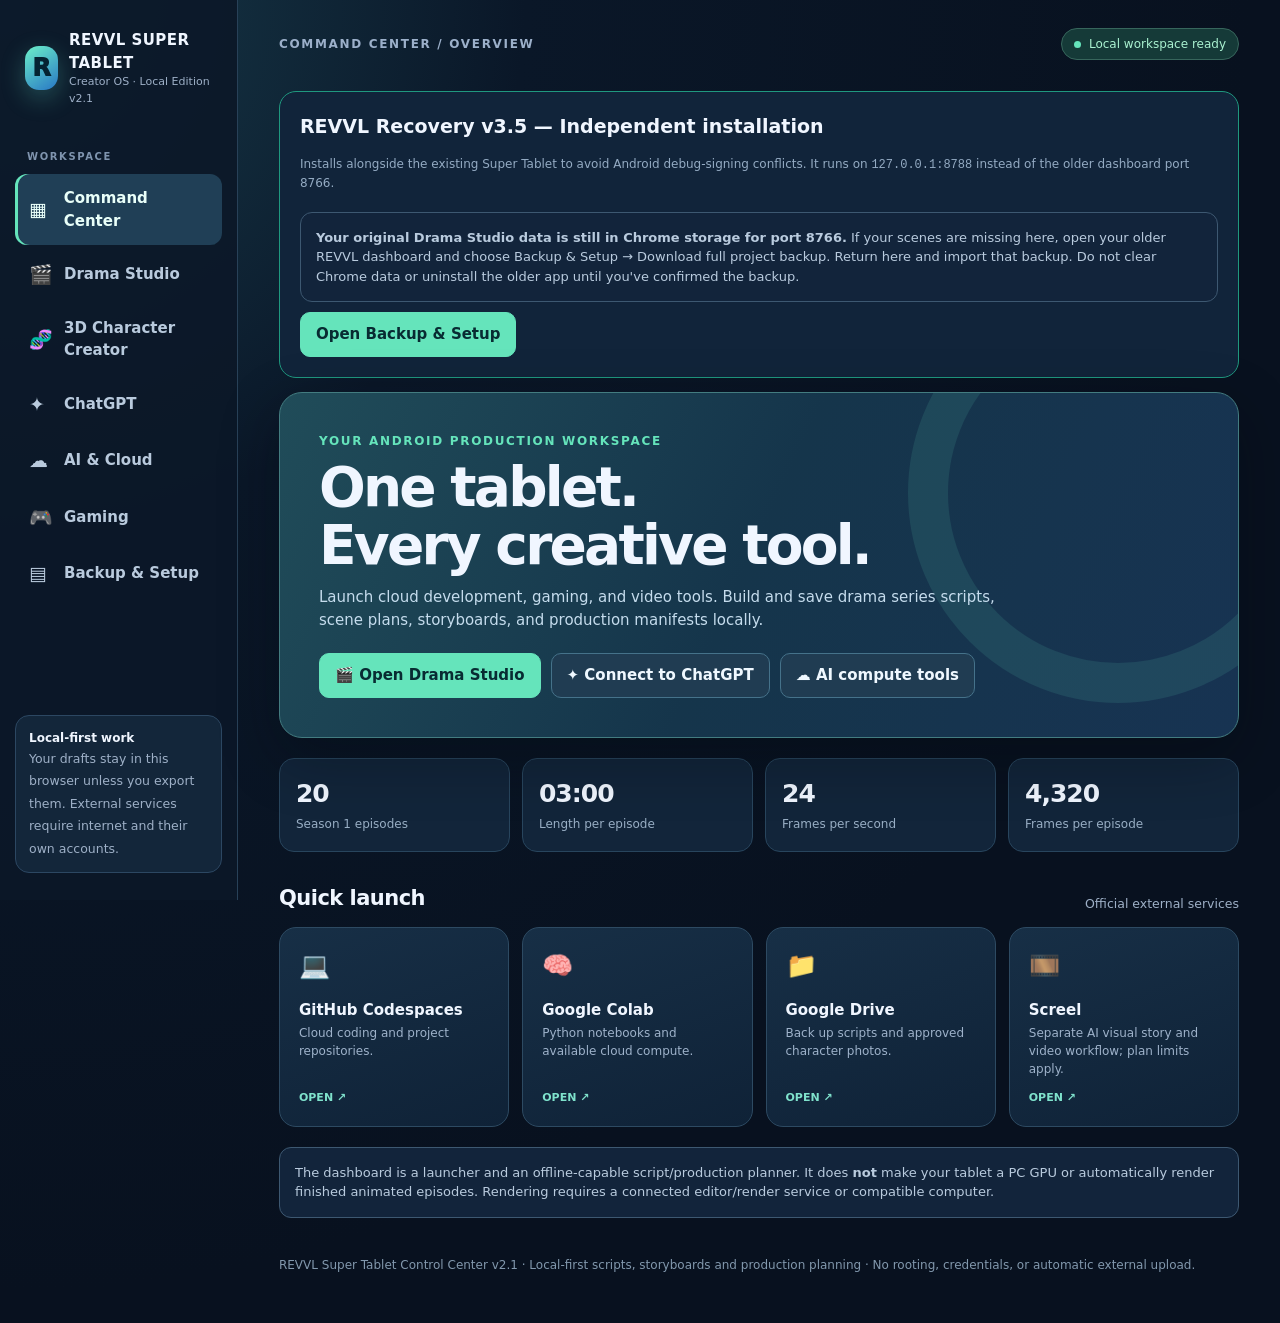
==== commit ee544043: "Explain safe backup import when moving to new recovery origin" ====
--- a/revvl-launcher/app/src/main/assets/REVVL_Super_Tablet_v2.html
+++ b/revvl-launcher/app/src/main/assets/REVVL_Super_Tablet_v2.html
@@ -21,7 +21,12 @@
 <div class="layout">
 <aside class="sidebar"><div class="brand"><div class="logo">R</div><div><strong>REVVL SUPER TABLET</strong><small>Creator OS · Local Edition v2.1</small></div></div><div class="sidecap">WORKSPACE</div><nav class="navwrap" aria-label="Main navigation"><button class="navbtn active" data-view="home"><span>▦</span> Command Center</button><button class="navbtn" data-view="studio"><span>🎬</span> Drama Studio</button><button class="navbtn" data-view="rigging"><span>🧬</span> 3D Character Creator</button><button class="navbtn" data-view="chatgpt"><span>✦</span> ChatGPT</button><button class="navbtn" data-view="cloud"><span>☁</span> AI & Cloud</button><button class="navbtn" data-view="gaming"><span>🎮</span> Gaming</button><button class="navbtn" data-view="files"><span>▤</span> Backup & Setup</button></nav><div class="sidebottom"><b>Local-first work</b><small>Your drafts stay in this browser unless you export them. External services require internet and their own accounts.</small></div></aside>
 <main class="main"><div class="topbar"><div class="crumb" id="page-name">COMMAND CENTER / OVERVIEW</div><div class="status"><i class="dot"></i><span id="connection">Dashboard loaded</span></div></div>
-<section class="view active" id="view-home">
+<section class="view active" id="view-home"><div class="panel" id="recovery-banner" style="margin:14px 0;border-color:#1f987f">
+<h2>REVVL Recovery v3.5 — Independent installation</h2>
+<p class="minor">Installs alongside the existing Super Tablet to avoid Android debug-signing conflicts. It runs on <code>127.0.0.1:8788</code> instead of the older dashboard port 8766.</p>
+<div class="note"><b>Your original Drama Studio data is still in Chrome storage for port 8766.</b> If your scenes are missing here, open your older REVVL dashboard and choose Backup &amp; Setup → Download full project backup. Return here and import that backup. Do not clear Chrome data or uninstall the older app until you've confirmed the backup.</div>
+<div class="actions" style="margin-top:10px"><button class="btn primary" data-go="files">Open Backup &amp; Setup</button></div>
+</div>
 <div class="hero"><div class="eyebrow">Your Android production workspace</div><h1>One tablet.<br>Every creative tool.</h1><p>Launch cloud development, gaming, and video tools. Build and save drama series scripts, scene plans, storyboards, and production manifests locally.</p><div class="actions"><button class="btn primary" data-go="studio">🎬 Open Drama Studio</button><button class="btn" data-go="chatgpt">✦ Connect to ChatGPT</button><button class="btn" data-go="cloud">☁ AI compute tools</button></div></div>
 <div class="stats"><div class="stat"><strong>20</strong><small>Season 1 episodes</small></div><div class="stat"><strong>03:00</strong><small>Length per episode</small></div><div class="stat"><strong>24</strong><small>Frames per second</small></div><div class="stat"><strong>4,320</strong><small>Frames per episode</small></div></div>
 <div class="sectionhead"><h2>Quick launch</h2><small>Official external services</small></div><div class="grid">
@@ -129,7 +134,14 @@
 <section class="view" id="view-cloud"><div class="eyebrow">Developer and creator services</div><h1 class="headline">AI & Cloud</h1><p class="lead">Open official services from the tablet. Free plans vary and may require sign-in, quotas, or a separate computer.</p><div class="grid">
 <a class="toolcard" href="https://github.com/codespaces" target="_blank" rel="noopener noreferrer"><span class="toolicon">💻</span><b>GitHub Codespaces</b><p>Cloud development environment.</p><span class="open">OPEN ↗</span></a><a class="toolcard" href="https://colab.research.google.com/" target="_blank" rel="noopener noreferrer"><span class="toolicon">🐍</span><b>Google Colab</b><p>Python and limited hosted computing.</p><span class="open">OPEN ↗</span></a><a class="toolcard" href="https://www.kaggle.com/code" target="_blank" rel="noopener noreferrer"><span class="toolicon">📊</span><b>Kaggle Notebooks</b><p>Data and AI notebooks.</p><span class="open">OPEN ↗</span></a><a class="toolcard" href="https://huggingface.co/spaces" target="_blank" rel="noopener noreferrer"><span class="toolicon">🤗</span><b>Hugging Face Spaces</b><p>Find public AI demos; compute access varies.</p><span class="open">OPEN ↗</span></a><a class="toolcard" href="https://www.capcut.com/" target="_blank" rel="noopener noreferrer"><span class="toolicon">🎥</span><b>CapCut</b><p>Video editor and some AI features.</p><span class="open">OPEN ↗</span></a><a class="toolcard" href="https://screel.ai/" target="_blank" rel="noopener noreferrer"><span class="toolicon">🎞️</span><b>Screel</b><p>External storyboard and AI video production.</p><span class="open">OPEN ↗</span></a><a class="toolcard" href="https://www.blender.org/download/" target="_blank" rel="noopener noreferrer"><span class="toolicon">🧊</span><b>Blender</b><p>Free 3D animation program for compatible computers.</p><span class="open">OPEN ↗</span></a><a class="toolcard" href="https://chatgpt.com/" target="_blank" rel="noopener noreferrer"><span class="toolicon">✨</span><b>ChatGPT</b><p>Creative writing, development and troubleshooting.</p><span class="open">OPEN ↗</span></a></div></section>
 <section class="view" id="view-gaming"><div class="eyebrow">Streaming and play</div><h1 class="headline">Gaming Center</h1><p class="lead">Access games on compatible external services. Streaming quality depends on internet speed, subscription, controller support, and game availability.</p><div class="grid"><a class="toolcard" href="https://www.nvidia.com/en-us/geforce-now/" target="_blank" rel="noopener noreferrer"><span class="toolicon">🎮</span><b>NVIDIA GeForce NOW</b><p>Stream supported PC games from the cloud; free tier may have queues.</p><span class="open">OPEN ↗</span></a><a class="toolcard" href="https://store.steampowered.com/remoteplay" target="_blank" rel="noopener noreferrer"><span class="toolicon">🕹️</span><b>Steam Remote Play</b><p>Connect to an already-configured compatible gaming PC.</p><span class="open">OPEN ↗</span></a><a class="toolcard" href="https://play.google.com/store/games" target="_blank" rel="noopener noreferrer"><span class="toolicon">📱</span><b>Google Play Games</b><p>Explore Android-native games.</p><span class="open">OPEN ↗</span></a></div></section>
-<section class="view" id="view-files"><div class="eyebrow">Data management</div><h1 class="headline">Backup & Setup</h1><p class="lead">Save a portable copy of your scripts, scenes, cast and any approved photos you've imported. No account data or API keys are required.</p><div class="two"><div class="panel"><h2>Project backups</h2><p class="minor">Backup includes the project details and any local reference images. Download it before clearing browser data or moving to another device.</p><div class="actions"><button class="btn primary" id="backup-export">Download full project backup</button><label class="btn filebtn">Import project backup<input type="file" id="backup-import" accept=".json,application/json"></label></div><div class="note">Stored in this browser's local storage and IndexedDB. Android cleaning/browser clearing can delete local copies. Export to Downloads or Drive regularly.</div></div><div class="panel"><h2>Environment</h2><div class="process"><span class="count">✓</span><div><b>Dashboard loaded</b><small id="environment-url">Local or file-based browser page</small></div></div><div class="process"><span class="count">•</span><div><b>Connection</b><small id="environment-online">Checking connection</small></div></div><div class="process"><span class="count">•</span><div><b>Saved project</b><small id="environment-save">Checking storage</small></div></div><p class="minor">The installation script makes a separate v2 copy and leaves your existing dashboard untouched.</p></div></div><div class="sectionhead"><h2>Helpful links</h2></div><div class="grid"><a class="toolcard" href="https://drive.google.com/" target="_blank" rel="noopener noreferrer"><span class="toolicon">🗄️</span><b>Google Drive</b><p>Store your exported files and original photos.</p><span class="open">OPEN ↗</span></a><a class="toolcard" href="https://www.notion.so/" target="_blank" rel="noopener noreferrer"><span class="toolicon">📝</span><b>Notion</b><p>Organize creative and business notes.</p><span class="open">OPEN ↗</span></a><a class="toolcard" href="https://remotedesktop.google.com/" target="_blank" rel="noopener noreferrer"><span class="toolicon">🖥️</span><b>Chrome Remote Desktop</b><p>Connect to a PC you already have configured.</p><span class="open">OPEN ↗</span></a></div></section>
+<section class="view" id="view-files"><div class="eyebrow">Data management</div><h1 class="headline">Backup & Setup</h1><p class="lead">Save a portable copy of your scripts, scenes, cast and any approved photos you've imported. No account data or API keys are required.</p><div class="two"><div class="panel"><h2>Project backups</h2><p class="minor">Backup includes the project details and any local reference images. Download it before clearing browser data or moving to another device.</p><div class="actions"><button class="btn primary" id="backup-export">Download full project backup</button><label class="btn filebtn">Import project backup<input type="file" id="backup-import" accept=".json,application/json"></label></div><div class="note">Stored in this browser's local storage and IndexedDB. Android cleaning/browser clearing can delete local copies. Export to Downloads or Drive regularly.</div></div><div class="panel"><h2>Environment</h2><div class="process"><span class="count">✓</span><div><b>Dashboard loaded</b><small id="environment-url">Local or file-based browser page</small></div></div><div class="process"><span class="count">•</span><div><b>Connection</b><small id="environment-online">Checking connection</small></div></div><div class="process"><span class="count">•</span><div><b>Saved project</b><small id="environment-save">Checking storage</small></div></div><p class="minor">The installation script makes a separate v2 copy and leaves your existing dashboard untouched.</p></div></div><div class="panel" style="margin-top:16px">
+<h2>REVVL System Diagnostics</h2>
+<p class="minor">Run live checks for your local dashboard, browser project storage, Character Creator service, and optional AI bridge. This report never includes photos, scripts, passwords, or API keys.</p>
+<div class="actions"><button class="btn primary" type="button" id="diagnostic-run">Run system checks</button><button class="btn" type="button" id="diagnostic-export" disabled>Download diagnostic report</button></div>
+<div id="diagnostic-output" role="status" aria-live="polite" style="padding:12px;border-radius:10px;background:#071b26;margin-top:12px;white-space:pre-wrap;font-size:14px">No checks have been run yet.</div>
+<div class="note" style="margin-top:10px">A reachable service does not mean its AI or animation functions have passed device tests. This utility reports connectivity and locally stored project integrity only.</div>
+</div>
+<div class="sectionhead"><h2>Helpful links</h2></div><div class="grid"><a class="toolcard" href="https://drive.google.com/" target="_blank" rel="noopener noreferrer"><span class="toolicon">🗄️</span><b>Google Drive</b><p>Store your exported files and original photos.</p><span class="open">OPEN ↗</span></a><a class="toolcard" href="https://www.notion.so/" target="_blank" rel="noopener noreferrer"><span class="toolicon">📝</span><b>Notion</b><p>Organize creative and business notes.</p><span class="open">OPEN ↗</span></a><a class="toolcard" href="https://remotedesktop.google.com/" target="_blank" rel="noopener noreferrer"><span class="toolicon">🖥️</span><b>Chrome Remote Desktop</b><p>Connect to a PC you already have configured.</p><span class="open">OPEN ↗</span></a></div></section>
 <div class="footer">REVVL Super Tablet Control Center v2.1 · Local-first scripts, storyboards and production planning · No rooting, credentials, or automatic external upload.</div></main></div><div class="toast" role="status" id="toast"></div>
 <script>
 (()=>{'use strict';
@@ -258,6 +270,63 @@
 $('#backup-import').addEventListener('change',async e=>{let file=e.target.files[0];e.target.value='';if(!file)return;try{if(file.size>75*1024*1024)throw Error('Backup is too large (75MB maximum)');let payload=JSON.parse(await file.text());if(payload.format!=='REVVL_STUDIO_FULL_BACKUP_V2'||!validProject(payload.project))throw Error('Not a compatible REVVL Studio backup');if(!confirm('Import replaces the current project in this browser. Please export a backup first. Continue?'))return;await clearImages();project=payload.project;episodeIdx=1;save();if(payload.images&&typeof payload.images==='object'){for(let [key,val] of Object.entries(payload.images)){if(typeof key==='string'&&typeof val==='string'&&val.startsWith('data:image/'))await putImage(key,val);}}resetScene();renderStudio();toast('Project backup imported');}catch(err){toast('Import failed: '+(err.message||'invalid file'));}});
 function renderEnvironment(){$('#environment-url').textContent=location.protocol==='file:'?'Opened as local file':location.host?'Opened from '+location.host:'Loaded in browser';$('#environment-online').textContent=navigator.onLine?'Device reports network access (providers not tested)':'Device currently reports offline';}
 
+// Diagnostics do not read or export cast images, scripts, credentials or private project data.
+let lastHealthReport=null;
+async function testLocalPort(url){
+ try{
+  const controller=new AbortController();
+  const timeout=setTimeout(()=>controller.abort(),2500);
+  try{
+   await fetch(url,{method:'GET',cache:'no-store',mode:'no-cors',signal:controller.signal});
+   return 'Responded (service features unverified)';
+  }finally{clearTimeout(timeout);}
+ }catch(e){return 'Not reachable';}
+}
+async function runSystemChecks(){
+ const button=$('#diagnostic-run'),out=$('#diagnostic-output'),exportButton=$('#diagnostic-export');
+ button.disabled=true;exportButton.disabled=true;out.textContent='Running local checks...';
+ const results={format:'REVVL_SUPER_TABLET_LOCAL_DIAGNOSTICS_V1',checked_at:new Date().toISOString(),checks:{}};
+ try{
+  const key='__revvl_storage_diagnostic__';
+  try{
+   localStorage.setItem(key,'ok');
+   const ok=localStorage.getItem(key)==='ok';
+   localStorage.removeItem(key);
+   results.checks.browser_project_storage=ok?'Read/write OK':'Read/write failed';
+  }catch(e){results.checks.browser_project_storage='Unavailable (export backup recommended)';}
+  try{await db();results.checks.approved_image_database='Accessible';}
+  catch(e){results.checks.approved_image_database='Unavailable (approved images may not save)';}
+  try{
+   const res=await fetch('/REVVL_Super_Tablet_v2.html',{method:'HEAD',cache:'no-store'});
+   const version=res.headers.get('X-REVVL-Server')||'Unknown (possibly older Termux service)';
+   results.checks.dashboard_server=res.ok?version:'HTTP '+res.status;
+  }catch(e){results.checks.dashboard_server='Could not inspect server';}
+  results.checks.episode_count=project.episodes.length;
+  results.checks.cast_records=project.cast.length;
+  results.checks.active_episode=ep().number;
+  results.checks.active_scene_count=ep().scenes.length;
+  results.checks.active_duration_seconds=total();
+  results.checks.active_timing_valid=total()===TARGET;
+  results.checks.character_creator_port_8770=await testLocalPort('http://127.0.0.1:8770/creator.html');
+  results.checks.optional_ai_bridge_port_8767=await testLocalPort('http://127.0.0.1:8767/api/status');
+  if(navigator.storage&&navigator.storage.estimate){
+   try{const quota=await navigator.storage.estimate();
+    results.checks.browser_storage_usage_megabytes=quota.usage?Math.round(quota.usage/1048576):0;
+    results.checks.browser_storage_quota_megabytes=quota.quota?Math.round(quota.quota/1048576):null;
+   }catch(e){}
+  }
+  results.note='Diagnostics check service reachability and data shape; not rendered episodes, likenesses, AI capability, or installed hardware.';
+  lastHealthReport=results;exportButton.disabled=false;
+  out.textContent=Object.entries(results.checks).map(([key,value])=>key.replaceAll('_',' ')+': '+value).join('\n');
+ }catch(e){out.textContent='Diagnostic check interrupted: '+(e.message||e);}
+ finally{button.disabled=false;}
+}
+$('#diagnostic-run').addEventListener('click',runSystemChecks);
+$('#diagnostic-export').addEventListener('click',()=>{
+ if(!lastHealthReport)return;
+ download('REVVL_Super_Tablet_diagnostics.json',JSON.stringify(lastHealthReport,null,2),'application/json');
+ toast('Diagnostic report downloaded');
+});
 // ChatGPT connection: official account in external tab + separate optional local API bridge.
 const API_BASE='http://127.0.0.1:8767';
 let chatHistory=[];let chatBusy=false;
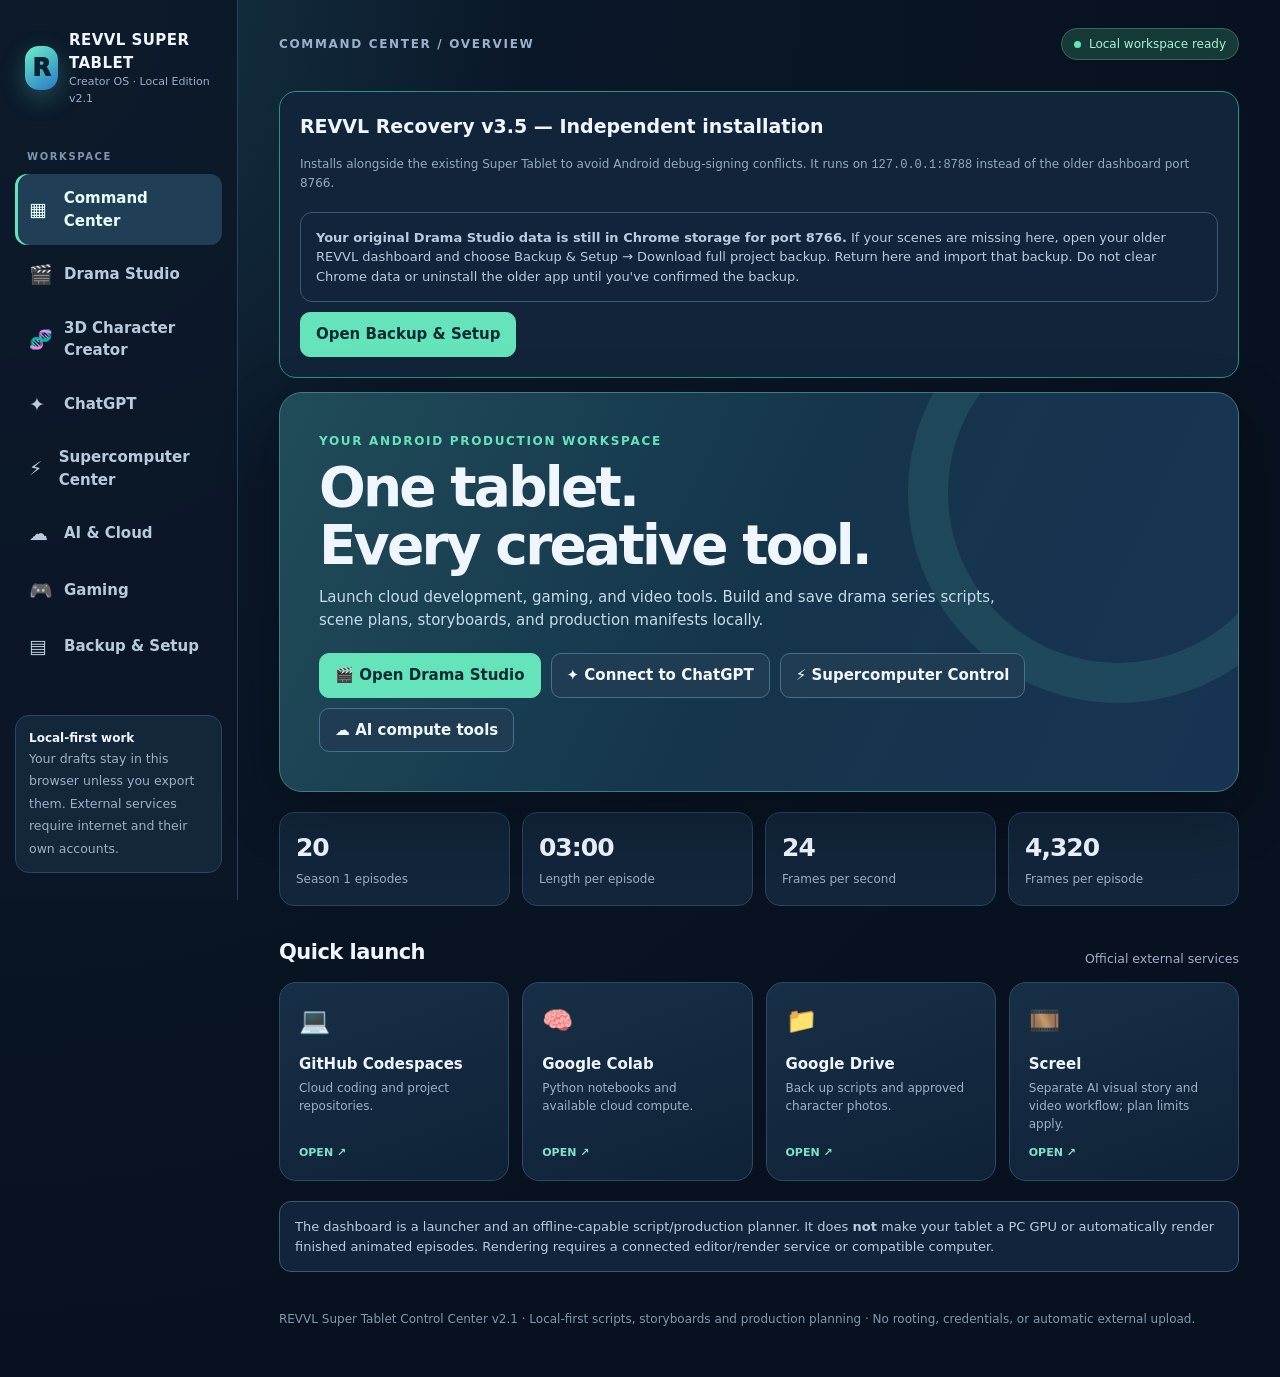
==== commit 3c33bc47: "Integrate Supercomputer Control Center into REVVL tablet home and navigation" ====
--- a/revvl-launcher/app/src/main/assets/REVVL_Super_Tablet_v2.html
+++ b/revvl-launcher/app/src/main/assets/REVVL_Super_Tablet_v2.html
@@ -19,7 +19,7 @@
 </style></head>
 <body>
 <div class="layout">
-<aside class="sidebar"><div class="brand"><div class="logo">R</div><div><strong>REVVL SUPER TABLET</strong><small>Creator OS · Local Edition v2.1</small></div></div><div class="sidecap">WORKSPACE</div><nav class="navwrap" aria-label="Main navigation"><button class="navbtn active" data-view="home"><span>▦</span> Command Center</button><button class="navbtn" data-view="studio"><span>🎬</span> Drama Studio</button><button class="navbtn" data-view="rigging"><span>🧬</span> 3D Character Creator</button><button class="navbtn" data-view="chatgpt"><span>✦</span> ChatGPT</button><button class="navbtn" data-view="cloud"><span>☁</span> AI & Cloud</button><button class="navbtn" data-view="gaming"><span>🎮</span> Gaming</button><button class="navbtn" data-view="files"><span>▤</span> Backup & Setup</button></nav><div class="sidebottom"><b>Local-first work</b><small>Your drafts stay in this browser unless you export them. External services require internet and their own accounts.</small></div></aside>
+<aside class="sidebar"><div class="brand"><div class="logo">R</div><div><strong>REVVL SUPER TABLET</strong><small>Creator OS · Local Edition v2.1</small></div></div><div class="sidecap">WORKSPACE</div><nav class="navwrap" aria-label="Main navigation"><button class="navbtn active" data-view="home"><span>▦</span> Command Center</button><button class="navbtn" data-view="studio"><span>🎬</span> Drama Studio</button><button class="navbtn" data-view="rigging"><span>🧬</span> 3D Character Creator</button><button class="navbtn" data-view="chatgpt"><span>✦</span> ChatGPT</button><button class="navbtn" data-view="compute"><span>⚡</span> Supercomputer Center</button><button class="navbtn" data-view="cloud"><span>☁</span> AI & Cloud</button><button class="navbtn" data-view="gaming"><span>🎮</span> Gaming</button><button class="navbtn" data-view="files"><span>▤</span> Backup & Setup</button></nav><div class="sidebottom"><b>Local-first work</b><small>Your drafts stay in this browser unless you export them. External services require internet and their own accounts.</small></div></aside>
 <main class="main"><div class="topbar"><div class="crumb" id="page-name">COMMAND CENTER / OVERVIEW</div><div class="status"><i class="dot"></i><span id="connection">Dashboard loaded</span></div></div>
 <section class="view active" id="view-home"><div class="panel" id="recovery-banner" style="margin:14px 0;border-color:#1f987f">
 <h2>REVVL Recovery v3.5 — Independent installation</h2>
@@ -27,7 +27,7 @@
 <div class="note"><b>Your original Drama Studio data is still in Chrome storage for port 8766.</b> If your scenes are missing here, open your older REVVL dashboard and choose Backup &amp; Setup → Download full project backup. Return here and import that backup. Do not clear Chrome data or uninstall the older app until you've confirmed the backup.</div>
 <div class="actions" style="margin-top:10px"><button class="btn primary" data-go="files">Open Backup &amp; Setup</button></div>
 </div>
-<div class="hero"><div class="eyebrow">Your Android production workspace</div><h1>One tablet.<br>Every creative tool.</h1><p>Launch cloud development, gaming, and video tools. Build and save drama series scripts, scene plans, storyboards, and production manifests locally.</p><div class="actions"><button class="btn primary" data-go="studio">🎬 Open Drama Studio</button><button class="btn" data-go="chatgpt">✦ Connect to ChatGPT</button><button class="btn" data-go="cloud">☁ AI compute tools</button></div></div>
+<div class="hero"><div class="eyebrow">Your Android production workspace</div><h1>One tablet.<br>Every creative tool.</h1><p>Launch cloud development, gaming, and video tools. Build and save drama series scripts, scene plans, storyboards, and production manifests locally.</p><div class="actions"><button class="btn primary" data-go="studio">🎬 Open Drama Studio</button><button class="btn" data-go="chatgpt">✦ Connect to ChatGPT</button><button class="btn" data-go="compute">⚡ Supercomputer Control</button><button class="btn" data-go="cloud">☁ AI compute tools</button></div></div>
 <div class="stats"><div class="stat"><strong>20</strong><small>Season 1 episodes</small></div><div class="stat"><strong>03:00</strong><small>Length per episode</small></div><div class="stat"><strong>24</strong><small>Frames per second</small></div><div class="stat"><strong>4,320</strong><small>Frames per episode</small></div></div>
 <div class="sectionhead"><h2>Quick launch</h2><small>Official external services</small></div><div class="grid">
 <a class="toolcard" href="https://github.com/codespaces" target="_blank" rel="noopener noreferrer"><span class="toolicon">💻</span><b>GitHub Codespaces</b><p>Cloud coding and project repositories.</p><span class="open">OPEN ↗</span></a>
@@ -131,6 +131,18 @@
 <div id="studio-cast" class="hide"><div class="panel"><h2>Character registry</h2><p class="minor">Approved names and wardrobe are preloaded. <b>No generated substitutes</b> have been inserted. Import each approved reference photo from your device; images stay local to this browser.</p><div class="formrow"><div class="field"><label for="cast-name">Name</label><input id="cast-name" maxlength="100" placeholder="New character name"></div><div class="field"><label for="cast-role">Role</label><input id="cast-role" maxlength="100" placeholder="Detective, driver, etc."></div><div class="field"><label for="cast-wardrobe">Wardrobe</label><input id="cast-wardrobe" maxlength="180" placeholder="Approved outfit"></div><button class="btn primary" id="cast-add">Add character</button></div></div><div class="sectionhead"><h2>Season 1 cast</h2><small>Upload approved portraits only</small></div><div class="cast" id="cast-list"></div></div>
 <div id="studio-workflow" class="hide"><div class="two"><div class="panel"><h2>Release gate</h2><div id="release-checks"></div><div class="note warning">Planning checks cannot prove that a rendered MP4 exists. Final release remains blocked until the finished video is tested for 180s length, 24 FPS, image likeness, voice, full-body animation, and synchronized mouth movement.</div></div><div class="panel"><h2>Production pipeline</h2><div class="process"><span class="count">1</span><div><b>Screenplay & shot plan</b><small>Editable in Drama Studio and exported as text, CSV, and manifest.</small></div></div><div class="process"><span class="count">2</span><div><b>Approved assets & rigging</b><small>Connect approved character models, skeletons, and facial controls in an external editor.</small></div></div><div class="process"><span class="count">3</span><div><b>Voice, motion & lip sync</b><small>Animate acting and align voice/visemes with each character.</small></div></div><div class="process"><span class="count">4</span><div><b>Render & QA</b><small>Run a short smoke test; then validate the full 4,320-frame 24 FPS MP4.</small></div></div></div></div></div>
 </section>
+<section class="view" id="view-compute">
+<div class="eyebrow">Remote CPU · Remote GPU · Workstation status</div>
+<h1 class="headline">Supercomputer Control Center</h1>
+<p class="lead">Use your REVVL tablet as a secure control screen for an independently configured high-performance workstation. The tablet's hardware stays the same; remote CPUs, GPUs and Blender are accessed through an authenticated HTTPS gateway.</p>
+<div class="panel" style="margin:12px 0">
+<p class="minor">No cloud machine is provisioned by this app. A separately operated compute gateway, valid access token and network connection are required. Paid cloud providers may charge for running hardware.</p>
+<div class="actions"><a class="btn" href="/REVVL_Compute_Control.html" target="_blank" rel="noopener noreferrer">Open Compute Center in a new tab</a>
+<a class="btn" href="https://colab.research.google.com/" target="_blank" rel="noopener noreferrer">Google Colab (external)</a></div>
+</div>
+<iframe id="revvl-compute-frame" title="REVVL Supercomputer Control Center" src="/REVVL_Compute_Control.html" loading="lazy" style="display:block;width:100%;height:1650px;border-radius:14px;border:1px solid #34566a;background:#071321"></iframe>
+<div class="note">CPU/GPU benchmarks and a small Blender test are available once the gateway is connected. Full autonomous animation, cloud GPU provisioning and distributed supercomputing remain separate development work. Nia and satellite systems are not included.</div>
+</section>
 <section class="view" id="view-cloud"><div class="eyebrow">Developer and creator services</div><h1 class="headline">AI & Cloud</h1><p class="lead">Open official services from the tablet. Free plans vary and may require sign-in, quotas, or a separate computer.</p><div class="grid">
 <a class="toolcard" href="https://github.com/codespaces" target="_blank" rel="noopener noreferrer"><span class="toolicon">💻</span><b>GitHub Codespaces</b><p>Cloud development environment.</p><span class="open">OPEN ↗</span></a><a class="toolcard" href="https://colab.research.google.com/" target="_blank" rel="noopener noreferrer"><span class="toolicon">🐍</span><b>Google Colab</b><p>Python and limited hosted computing.</p><span class="open">OPEN ↗</span></a><a class="toolcard" href="https://www.kaggle.com/code" target="_blank" rel="noopener noreferrer"><span class="toolicon">📊</span><b>Kaggle Notebooks</b><p>Data and AI notebooks.</p><span class="open">OPEN ↗</span></a><a class="toolcard" href="https://huggingface.co/spaces" target="_blank" rel="noopener noreferrer"><span class="toolicon">🤗</span><b>Hugging Face Spaces</b><p>Find public AI demos; compute access varies.</p><span class="open">OPEN ↗</span></a><a class="toolcard" href="https://www.capcut.com/" target="_blank" rel="noopener noreferrer"><span class="toolicon">🎥</span><b>CapCut</b><p>Video editor and some AI features.</p><span class="open">OPEN ↗</span></a><a class="toolcard" href="https://screel.ai/" target="_blank" rel="noopener noreferrer"><span class="toolicon">🎞️</span><b>Screel</b><p>External storyboard and AI video production.</p><span class="open">OPEN ↗</span></a><a class="toolcard" href="https://www.blender.org/download/" target="_blank" rel="noopener noreferrer"><span class="toolicon">🧊</span><b>Blender</b><p>Free 3D animation program for compatible computers.</p><span class="open">OPEN ↗</span></a><a class="toolcard" href="https://chatgpt.com/" target="_blank" rel="noopener noreferrer"><span class="toolicon">✨</span><b>ChatGPT</b><p>Creative writing, development and troubleshooting.</p><span class="open">OPEN ↗</span></a></div></section>
 <section class="view" id="view-gaming"><div class="eyebrow">Streaming and play</div><h1 class="headline">Gaming Center</h1><p class="lead">Access games on compatible external services. Streaming quality depends on internet speed, subscription, controller support, and game availability.</p><div class="grid"><a class="toolcard" href="https://www.nvidia.com/en-us/geforce-now/" target="_blank" rel="noopener noreferrer"><span class="toolicon">🎮</span><b>NVIDIA GeForce NOW</b><p>Stream supported PC games from the cloud; free tier may have queues.</p><span class="open">OPEN ↗</span></a><a class="toolcard" href="https://store.steampowered.com/remoteplay" target="_blank" rel="noopener noreferrer"><span class="toolicon">🕹️</span><b>Steam Remote Play</b><p>Connect to an already-configured compatible gaming PC.</p><span class="open">OPEN ↗</span></a><a class="toolcard" href="https://play.google.com/store/games" target="_blank" rel="noopener noreferrer"><span class="toolicon">📱</span><b>Google Play Games</b><p>Explore Android-native games.</p><span class="open">OPEN ↗</span></a></div></section>
@@ -170,7 +182,7 @@
 async function photoFromFile(file){if(!file||!file.type.startsWith('image/'))throw Error('Select an image file');if(file.size>18*1024*1024)throw Error('Image is too large (18 MB maximum)');return new Promise((resolve,reject)=>{let reader=new FileReader();reader.onload=()=>{let img=new Image();img.onload=()=>{let scale=Math.min(1,1100/Math.max(img.width,img.height));let canvas=document.createElement('canvas');canvas.width=Math.max(1,Math.round(img.width*scale));canvas.height=Math.max(1,Math.round(img.height*scale));canvas.getContext('2d').drawImage(img,0,0,canvas.width,canvas.height);resolve(canvas.toDataURL('image/jpeg',.83));};img.onerror=()=>reject(Error('Cannot read image'));img.src=reader.result;};reader.onerror=()=>reject(Error('Cannot read file'));reader.readAsDataURL(file);});}
 async function showPhotos(){let nodes=$$('[data-photo]');for(let node of nodes){let key=node.dataset.photo;let data=await getImage(key);if(!node.isConnected)continue;if(data){let img=document.createElement('img');img.src=data;img.alt='Uploaded approved portrait or storyboard image';node.replaceChildren(img);}else node.textContent=key.startsWith('cast:')?'Approved photo not loaded':'No storyboard image attached';}}
 const ep=()=>project.episodes[episodeIdx];const total=()=>ep().scenes.reduce((a,s)=>a+(Number(s.seconds)||0),0);
-function show(view){if(!$('#view-'+view))return;$$('.view').forEach(n=>n.classList.toggle('active',n.id==='view-'+view));$$('.navbtn').forEach(n=>n.classList.toggle('active',n.dataset.view===view));$('#page-name').textContent='COMMAND CENTER / '+({home:'OVERVIEW',studio:'DRAMA STUDIO',chatgpt:'CHATGPT',rigging:'3D CHARACTER CREATOR',cloud:'AI & CLOUD',gaming:'GAMING',files:'BACKUP & SETUP'}[view]||view);location.hash=view;window.scrollTo({top:0,behavior:'instant'});if(view==='studio')renderStudio();if(view==='rigging')renderCharacterWorkbench();if(view==='chatgpt')checkChatAPI();if(view==='files')renderEnvironment();}
+function show(view){if(!$('#view-'+view))return;$$('.view').forEach(n=>n.classList.toggle('active',n.id==='view-'+view));$$('.navbtn').forEach(n=>n.classList.toggle('active',n.dataset.view===view));$('#page-name').textContent='COMMAND CENTER / '+({home:'OVERVIEW',studio:'DRAMA STUDIO',chatgpt:'CHATGPT',rigging:'3D CHARACTER CREATOR',compute:'SUPERCOMPUTER CENTER',cloud:'AI & CLOUD',gaming:'GAMING',files:'BACKUP & SETUP'}[view]||view);location.hash=view;window.scrollTo({top:0,behavior:'instant'});if(view==='studio')renderStudio();if(view==='rigging')renderCharacterWorkbench();if(view==='chatgpt')checkChatAPI();if(view==='files')renderEnvironment();}
 $$('[data-view]').forEach(n=>n.addEventListener('click',()=>show(n.dataset.view)));$$('[data-go]').forEach(n=>n.addEventListener('click',()=>show(n.dataset.go)));
 function renderPick(){let picker=$('#episode-picker');picker.innerHTML=project.episodes.map((e,i)=>`<option value="${i}">Episode ${i+1}</option>`).join('');picker.value=episodeIdx;}
 
@@ -358,6 +370,6 @@
   event.source.postMessage({type:'REVVL_APPROVED_PHOTO_RESULT',requestId:d.requestId,data:null},'http://127.0.0.1:8770');
  }
 });
-window.addEventListener('online',renderEnvironment);window.addEventListener('offline',renderEnvironment);$('#connection').textContent='Local workspace ready';renderStudio();renderEnvironment();save();let hash=location.hash.slice(1);if(['home','studio','chatgpt','rigging','cloud','gaming','files'].includes(hash))show(hash);
+window.addEventListener('online',renderEnvironment);window.addEventListener('offline',renderEnvironment);$('#connection').textContent='Local workspace ready';renderStudio();renderEnvironment();save();let hash=location.hash.slice(1);if(['home','studio','chatgpt','rigging','compute','cloud','gaming','files'].includes(hash))show(hash);
 })();
 </script></body></html>
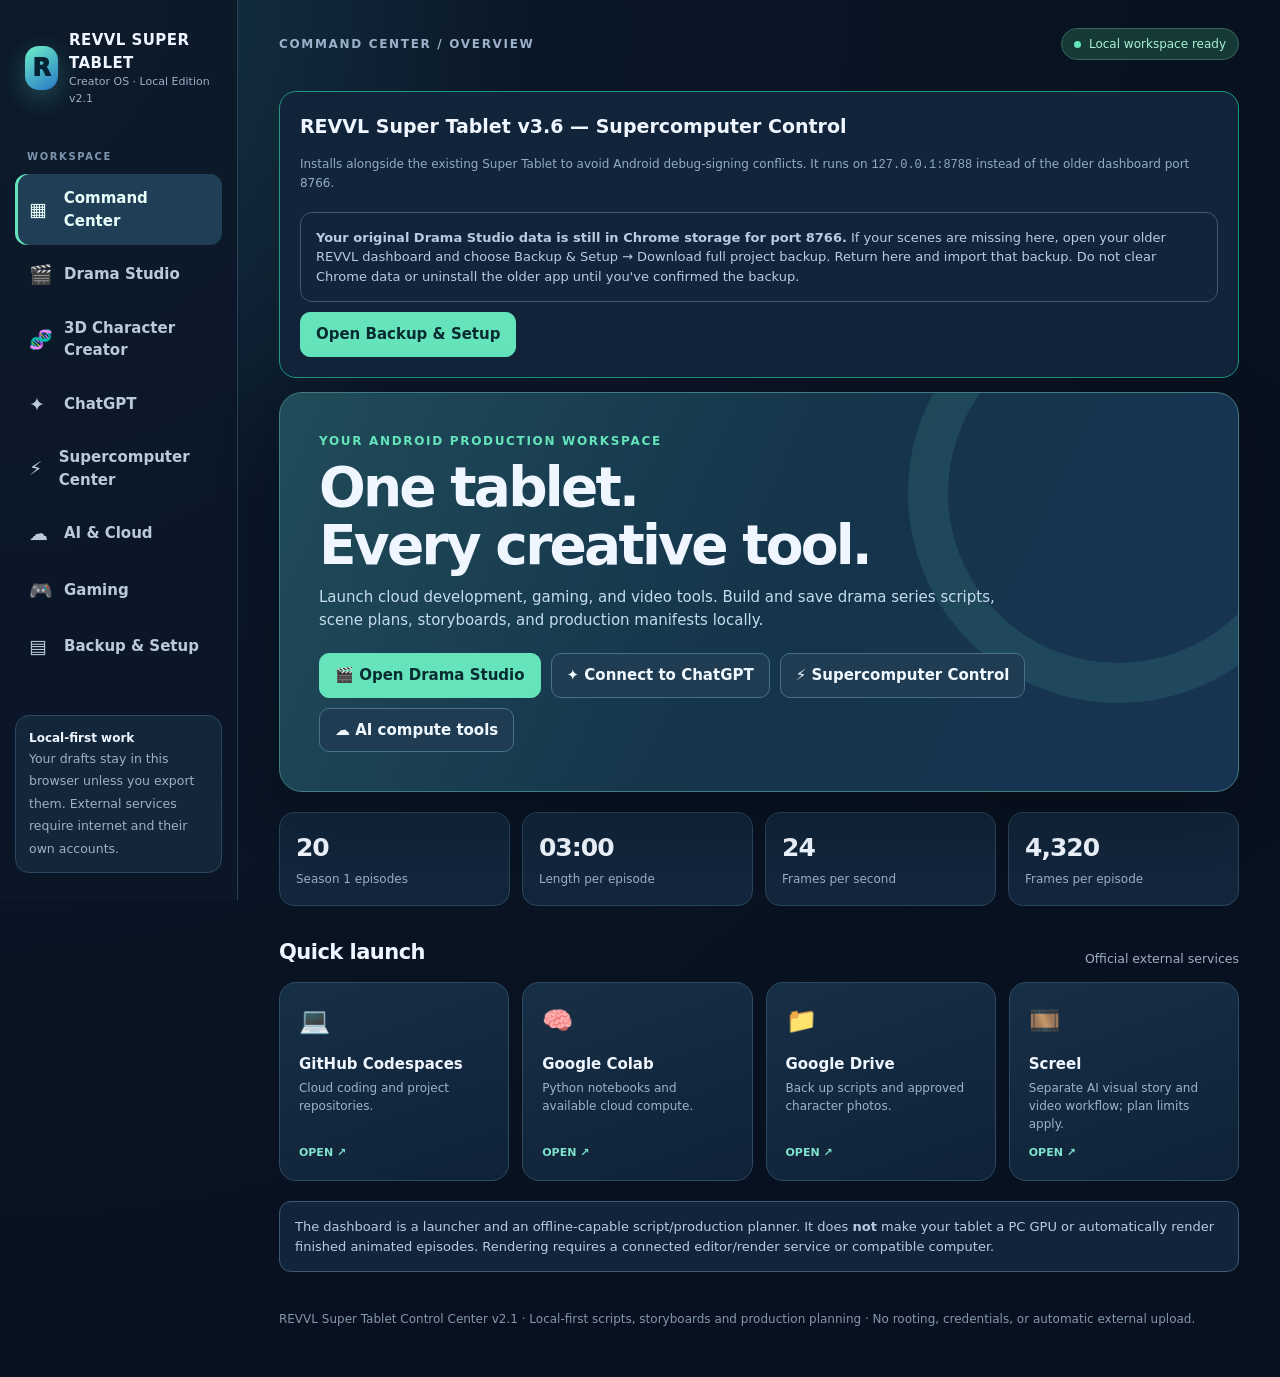
==== commit f22f529d: "Update recovery banner to REVVL 3.6 Supercomputer Center" ====
--- a/revvl-launcher/app/src/main/assets/REVVL_Super_Tablet_v2.html
+++ b/revvl-launcher/app/src/main/assets/REVVL_Super_Tablet_v2.html
@@ -22,7 +22,7 @@
 <aside class="sidebar"><div class="brand"><div class="logo">R</div><div><strong>REVVL SUPER TABLET</strong><small>Creator OS · Local Edition v2.1</small></div></div><div class="sidecap">WORKSPACE</div><nav class="navwrap" aria-label="Main navigation"><button class="navbtn active" data-view="home"><span>▦</span> Command Center</button><button class="navbtn" data-view="studio"><span>🎬</span> Drama Studio</button><button class="navbtn" data-view="rigging"><span>🧬</span> 3D Character Creator</button><button class="navbtn" data-view="chatgpt"><span>✦</span> ChatGPT</button><button class="navbtn" data-view="compute"><span>⚡</span> Supercomputer Center</button><button class="navbtn" data-view="cloud"><span>☁</span> AI & Cloud</button><button class="navbtn" data-view="gaming"><span>🎮</span> Gaming</button><button class="navbtn" data-view="files"><span>▤</span> Backup & Setup</button></nav><div class="sidebottom"><b>Local-first work</b><small>Your drafts stay in this browser unless you export them. External services require internet and their own accounts.</small></div></aside>
 <main class="main"><div class="topbar"><div class="crumb" id="page-name">COMMAND CENTER / OVERVIEW</div><div class="status"><i class="dot"></i><span id="connection">Dashboard loaded</span></div></div>
 <section class="view active" id="view-home"><div class="panel" id="recovery-banner" style="margin:14px 0;border-color:#1f987f">
-<h2>REVVL Recovery v3.5 — Independent installation</h2>
+<h2>REVVL Super Tablet v3.6 — Supercomputer Control</h2>
 <p class="minor">Installs alongside the existing Super Tablet to avoid Android debug-signing conflicts. It runs on <code>127.0.0.1:8788</code> instead of the older dashboard port 8766.</p>
 <div class="note"><b>Your original Drama Studio data is still in Chrome storage for port 8766.</b> If your scenes are missing here, open your older REVVL dashboard and choose Backup &amp; Setup → Download full project backup. Return here and import that backup. Do not clear Chrome data or uninstall the older app until you've confirmed the backup.</div>
 <div class="actions" style="margin-top:10px"><button class="btn primary" data-go="files">Open Backup &amp; Setup</button></div>
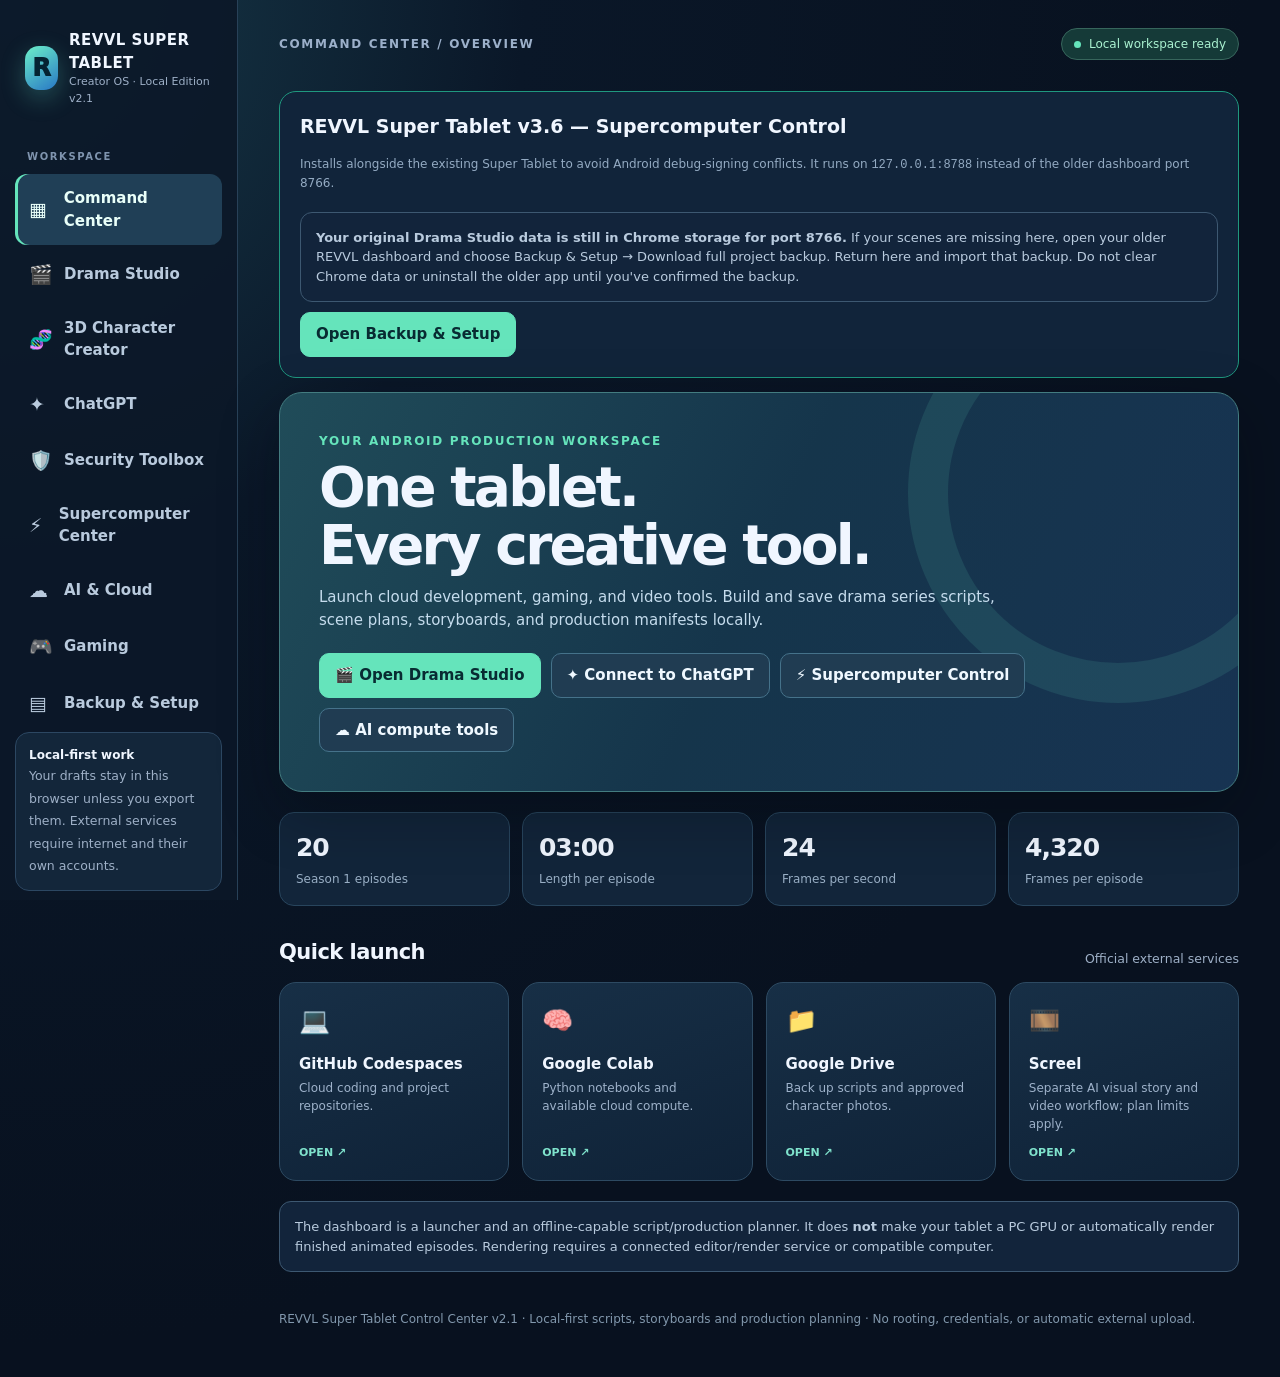
==== commit f9ac03a6: "Add Security Toolbox tab to REVVL dashboard with live tap-to-run tools and user manuals" ====
--- a/revvl-launcher/app/src/main/assets/REVVL_Super_Tablet_v2.html
+++ b/revvl-launcher/app/src/main/assets/REVVL_Super_Tablet_v2.html
@@ -19,7 +19,7 @@
 </style></head>
 <body>
 <div class="layout">
-<aside class="sidebar"><div class="brand"><div class="logo">R</div><div><strong>REVVL SUPER TABLET</strong><small>Creator OS · Local Edition v2.1</small></div></div><div class="sidecap">WORKSPACE</div><nav class="navwrap" aria-label="Main navigation"><button class="navbtn active" data-view="home"><span>▦</span> Command Center</button><button class="navbtn" data-view="studio"><span>🎬</span> Drama Studio</button><button class="navbtn" data-view="rigging"><span>🧬</span> 3D Character Creator</button><button class="navbtn" data-view="chatgpt"><span>✦</span> ChatGPT</button><button class="navbtn" data-view="compute"><span>⚡</span> Supercomputer Center</button><button class="navbtn" data-view="cloud"><span>☁</span> AI & Cloud</button><button class="navbtn" data-view="gaming"><span>🎮</span> Gaming</button><button class="navbtn" data-view="files"><span>▤</span> Backup & Setup</button></nav><div class="sidebottom"><b>Local-first work</b><small>Your drafts stay in this browser unless you export them. External services require internet and their own accounts.</small></div></aside>
+<aside class="sidebar"><div class="brand"><div class="logo">R</div><div><strong>REVVL SUPER TABLET</strong><small>Creator OS · Local Edition v2.1</small></div></div><div class="sidecap">WORKSPACE</div><nav class="navwrap" aria-label="Main navigation"><button class="navbtn active" data-view="home"><span>▦</span> Command Center</button><button class="navbtn" data-view="studio"><span>🎬</span> Drama Studio</button><button class="navbtn" data-view="rigging"><span>🧬</span> 3D Character Creator</button><button class="navbtn" data-view="chatgpt"><span>✦</span> ChatGPT</button><button class="navbtn" data-view="security"><span>🛡️</span> Security Toolbox</button><button class="navbtn" data-view="compute"><span>⚡</span> Supercomputer Center</button><button class="navbtn" data-view="cloud"><span>☁</span> AI & Cloud</button><button class="navbtn" data-view="gaming"><span>🎮</span> Gaming</button><button class="navbtn" data-view="files"><span>▤</span> Backup & Setup</button></nav><div class="sidebottom"><b>Local-first work</b><small>Your drafts stay in this browser unless you export them. External services require internet and their own accounts.</small></div></aside>
 <main class="main"><div class="topbar"><div class="crumb" id="page-name">COMMAND CENTER / OVERVIEW</div><div class="status"><i class="dot"></i><span id="connection">Dashboard loaded</span></div></div>
 <section class="view active" id="view-home"><div class="panel" id="recovery-banner" style="margin:14px 0;border-color:#1f987f">
 <h2>REVVL Super Tablet v3.6 — Supercomputer Control</h2>
@@ -42,9 +42,10 @@
 <p class="lead">Use the eight approved cast photographs to fit a real triangulated 3D face mesh, bind a humanoid skeleton and export editable GLB characters.</p>
 <div class="panel" style="margin-bottom:14px">
 <h2>Local reconstruction engine</h2>
-<p class="minor">The creator works inside this dashboard once your Termux 3D service is running at <code>127.0.0.1:8770</code>. The Google Play Termux build cannot be started directly by this Android app.</p>
-<p class="minor">If the tool below doesn't load, open Termux and run <code>bash ~/supertab/creator-v2/rig-factory/start_service.sh</code>, then return here.</p>
-<a class="btn" target="_blank" rel="noopener noreferrer" href="http://127.0.0.1:8770/creator.html">Open creator in a separate tab</a>
+<p class="minor">This dashboard supports the installed <b>REVVL 3D Character Engine Android app</b> or the earlier Termux Character Lab. Both use port <code>8770</code>; only one can serve it at once. Open the Engine app icon and tap <b>Start / Restart 3D Engine</b> if the creator cannot load.</p>
+<div class="actions"><button class="btn primary" type="button" id="character-engine-test">Check which 3D engine is running</button><a class="btn" target="_blank" rel="noopener noreferrer" href="http://127.0.0.1:8770/creator.html">Open running creator</a></div>
+<p class="minor" id="character-engine-status" role="status" aria-live="polite">Not yet checked. Approved cast images remain in Recovery's browser storage.</p>
+<p class="minor">Avoid opening an old <code>content://</code> creator HTML download: it cannot start the 3D service.</p>
 </div>
 <iframe id="revvl-character-frame" src="http://127.0.0.1:8770/creator.html" title="REVVL 3D Character Creator" style="display:block;width:100%;height:1380px;background:#091421;border:1px solid #31576e;border-radius:14px"></iframe>
 <p class="minor">Only the locally selected approved photo is transferred to the character tool. No model is automatically marked an exact or production-approved likeness.</p>
@@ -131,6 +132,15 @@
 <div id="studio-cast" class="hide"><div class="panel"><h2>Character registry</h2><p class="minor">Approved names and wardrobe are preloaded. <b>No generated substitutes</b> have been inserted. Import each approved reference photo from your device; images stay local to this browser.</p><div class="formrow"><div class="field"><label for="cast-name">Name</label><input id="cast-name" maxlength="100" placeholder="New character name"></div><div class="field"><label for="cast-role">Role</label><input id="cast-role" maxlength="100" placeholder="Detective, driver, etc."></div><div class="field"><label for="cast-wardrobe">Wardrobe</label><input id="cast-wardrobe" maxlength="180" placeholder="Approved outfit"></div><button class="btn primary" id="cast-add">Add character</button></div></div><div class="sectionhead"><h2>Season 1 cast</h2><small>Upload approved portraits only</small></div><div class="cast" id="cast-list"></div></div>
 <div id="studio-workflow" class="hide"><div class="two"><div class="panel"><h2>Release gate</h2><div id="release-checks"></div><div class="note warning">Planning checks cannot prove that a rendered MP4 exists. Final release remains blocked until the finished video is tested for 180s length, 24 FPS, image likeness, voice, full-body animation, and synchronized mouth movement.</div></div><div class="panel"><h2>Production pipeline</h2><div class="process"><span class="count">1</span><div><b>Screenplay & shot plan</b><small>Editable in Drama Studio and exported as text, CSV, and manifest.</small></div></div><div class="process"><span class="count">2</span><div><b>Approved assets & rigging</b><small>Connect approved character models, skeletons, and facial controls in an external editor.</small></div></div><div class="process"><span class="count">3</span><div><b>Voice, motion & lip sync</b><small>Animate acting and align voice/visemes with each character.</small></div></div><div class="process"><span class="count">4</span><div><b>Render & QA</b><small>Run a short smoke test; then validate the full 4,320-frame 24 FPS MP4.</small></div></div></div></div></div>
 </section>
+<section class="view" id="view-security">
+<div class="eyebrow">Security diagnostics · Authorized systems only</div>
+<h1 class="headline">REVVL Security Toolbox</h1>
+<p class="lead">Tap to run live DNS checks, HTTPS certificate validation, security header inspection, local service diagnostics, and private file hashing. No automated intrusion or account attacks.</p>
+<div class="panel" style="margin-bottom:13px"><p class="minor">All website requests require your explicit authorization and use public domains only. Files are hashed locally in the browser. The toolkit runs inside the REVVL dashboard.</p>
+<a class="btn" target="_blank" rel="noopener noreferrer" href="/REVVL_Security_Toolbox.html">Open Toolbox Full Screen</a>
+</div>
+<iframe src="/REVVL_Security_Toolbox.html" title="REVVL Security Toolbox" loading="lazy" style="width:100%;height:1740px;max-width:100%;border:1px solid #31576e;border-radius:14px;background:#091727"></iframe>
+</section>
 <section class="view" id="view-compute">
 <div class="eyebrow">Remote CPU · Remote GPU · Workstation status</div>
 <h1 class="headline">Supercomputer Control Center</h1>
@@ -182,7 +192,7 @@
 async function photoFromFile(file){if(!file||!file.type.startsWith('image/'))throw Error('Select an image file');if(file.size>18*1024*1024)throw Error('Image is too large (18 MB maximum)');return new Promise((resolve,reject)=>{let reader=new FileReader();reader.onload=()=>{let img=new Image();img.onload=()=>{let scale=Math.min(1,1100/Math.max(img.width,img.height));let canvas=document.createElement('canvas');canvas.width=Math.max(1,Math.round(img.width*scale));canvas.height=Math.max(1,Math.round(img.height*scale));canvas.getContext('2d').drawImage(img,0,0,canvas.width,canvas.height);resolve(canvas.toDataURL('image/jpeg',.83));};img.onerror=()=>reject(Error('Cannot read image'));img.src=reader.result;};reader.onerror=()=>reject(Error('Cannot read file'));reader.readAsDataURL(file);});}
 async function showPhotos(){let nodes=$$('[data-photo]');for(let node of nodes){let key=node.dataset.photo;let data=await getImage(key);if(!node.isConnected)continue;if(data){let img=document.createElement('img');img.src=data;img.alt='Uploaded approved portrait or storyboard image';node.replaceChildren(img);}else node.textContent=key.startsWith('cast:')?'Approved photo not loaded':'No storyboard image attached';}}
 const ep=()=>project.episodes[episodeIdx];const total=()=>ep().scenes.reduce((a,s)=>a+(Number(s.seconds)||0),0);
-function show(view){if(!$('#view-'+view))return;$$('.view').forEach(n=>n.classList.toggle('active',n.id==='view-'+view));$$('.navbtn').forEach(n=>n.classList.toggle('active',n.dataset.view===view));$('#page-name').textContent='COMMAND CENTER / '+({home:'OVERVIEW',studio:'DRAMA STUDIO',chatgpt:'CHATGPT',rigging:'3D CHARACTER CREATOR',compute:'SUPERCOMPUTER CENTER',cloud:'AI & CLOUD',gaming:'GAMING',files:'BACKUP & SETUP'}[view]||view);location.hash=view;window.scrollTo({top:0,behavior:'instant'});if(view==='studio')renderStudio();if(view==='rigging')renderCharacterWorkbench();if(view==='chatgpt')checkChatAPI();if(view==='files')renderEnvironment();}
+function show(view){if(!$('#view-'+view))return;$$('.view').forEach(n=>n.classList.toggle('active',n.id==='view-'+view));$$('.navbtn').forEach(n=>n.classList.toggle('active',n.dataset.view===view));$('#page-name').textContent='COMMAND CENTER / '+({home:'OVERVIEW',studio:'DRAMA STUDIO',chatgpt:'CHATGPT',rigging:'3D CHARACTER CREATOR',compute:'SUPERCOMPUTER CENTER',cloud:'AI & CLOUD',gaming:'GAMING',security:'SECURITY TOOLBOX',files:'BACKUP & SETUP'}[view]||view);location.hash=view;window.scrollTo({top:0,behavior:'instant'});if(view==='studio')renderStudio();if(view==='rigging'){renderCharacterWorkbench();checkCharacterEngine();}if(view==='chatgpt')checkChatAPI();if(view==='files')renderEnvironment();}
 $$('[data-view]').forEach(n=>n.addEventListener('click',()=>show(n.dataset.view)));$$('[data-go]').forEach(n=>n.addEventListener('click',()=>show(n.dataset.go)));
 function renderPick(){let picker=$('#episode-picker');picker.innerHTML=project.episodes.map((e,i)=>`<option value="${i}">Episode ${i+1}</option>`).join('');picker.value=episodeIdx;}
 
@@ -294,6 +304,31 @@
   }finally{clearTimeout(timeout);}
  }catch(e){return 'Not reachable';}
 }
+async function identifyCharacterEngine(){
+ const controller=new AbortController();
+ const timer=setTimeout(()=>controller.abort(),2500);
+ try{
+  const response=await fetch('http://127.0.0.1:8770/health',{method:'GET',cache:'no-store',mode:'cors',signal:controller.signal});
+  const data=await response.json();
+  if(response.ok&&data&&data.ok===true&&data.service==='REVVL Native 3D Character Engine'){
+   return 'Native Android Character Engine '+(data.version||'')+' responding (rig draft only; likeness unverified)';
+  }
+  return 'Unrecognized service on port 8770; features not verified';
+ }catch(e){
+  const reach=await testLocalPort('http://127.0.0.1:8770/creator.html');
+  return reach==='Not reachable'
+   ?'Not reachable: open the REVVL 3D Character Engine Android app and start its service'
+   :'Legacy Character Lab or older engine responding (identity not verified)';
+ }finally{clearTimeout(timer);}
+}
+async function checkCharacterEngine(){
+ const field=$('#character-engine-status');
+ if(field)field.textContent='Checking service at port 8770...';
+ const result=await identifyCharacterEngine();
+ if(field)field.textContent=result;
+ return result;
+}
+$('#character-engine-test').addEventListener('click',checkCharacterEngine);
 async function runSystemChecks(){
  const button=$('#diagnostic-run'),out=$('#diagnostic-output'),exportButton=$('#diagnostic-export');
  button.disabled=true;exportButton.disabled=true;out.textContent='Running local checks...';
@@ -319,7 +354,14 @@
   results.checks.active_scene_count=ep().scenes.length;
   results.checks.active_duration_seconds=total();
   results.checks.active_timing_valid=total()===TARGET;
-  results.checks.character_creator_port_8770=await testLocalPort('http://127.0.0.1:8770/creator.html');
+  results.checks.character_creator_port_8770=await identifyCharacterEngine();
+  const ep2=project.episodes[1];
+  results.checks.episode_2_saved_scenes=ep2&&Array.isArray(ep2.scenes)?ep2.scenes.length:0;
+  results.checks.episode_2_planned_seconds=ep2&&Array.isArray(ep2.scenes)?ep2.scenes.reduce((sum,scene)=>sum+(Number(scene.seconds)||0),0):0;
+  results.checks.episode_2_timing_valid=results.checks.episode_2_planned_seconds===TARGET;
+  let photoCount=0;
+  for(const person of project.cast){if(person&&person.name&&await getImage('cast:'+person.name))photoCount++;}
+  results.checks.approved_cast_photos_saved=photoCount+' / '+project.cast.length;
   results.checks.optional_ai_bridge_port_8767=await testLocalPort('http://127.0.0.1:8767/api/status');
   if(navigator.storage&&navigator.storage.estimate){
    try{const quota=await navigator.storage.estimate();
@@ -370,6 +412,6 @@
   event.source.postMessage({type:'REVVL_APPROVED_PHOTO_RESULT',requestId:d.requestId,data:null},'http://127.0.0.1:8770');
  }
 });
-window.addEventListener('online',renderEnvironment);window.addEventListener('offline',renderEnvironment);$('#connection').textContent='Local workspace ready';renderStudio();renderEnvironment();save();let hash=location.hash.slice(1);if(['home','studio','chatgpt','rigging','compute','cloud','gaming','files'].includes(hash))show(hash);
+window.addEventListener('online',renderEnvironment);window.addEventListener('offline',renderEnvironment);$('#connection').textContent='Local workspace ready';renderStudio();renderEnvironment();save();let hash=location.hash.slice(1);if(['home','studio','chatgpt','rigging','compute','cloud','gaming','files','security'].includes(hash))show(hash);
 })();
 </script></body></html>
